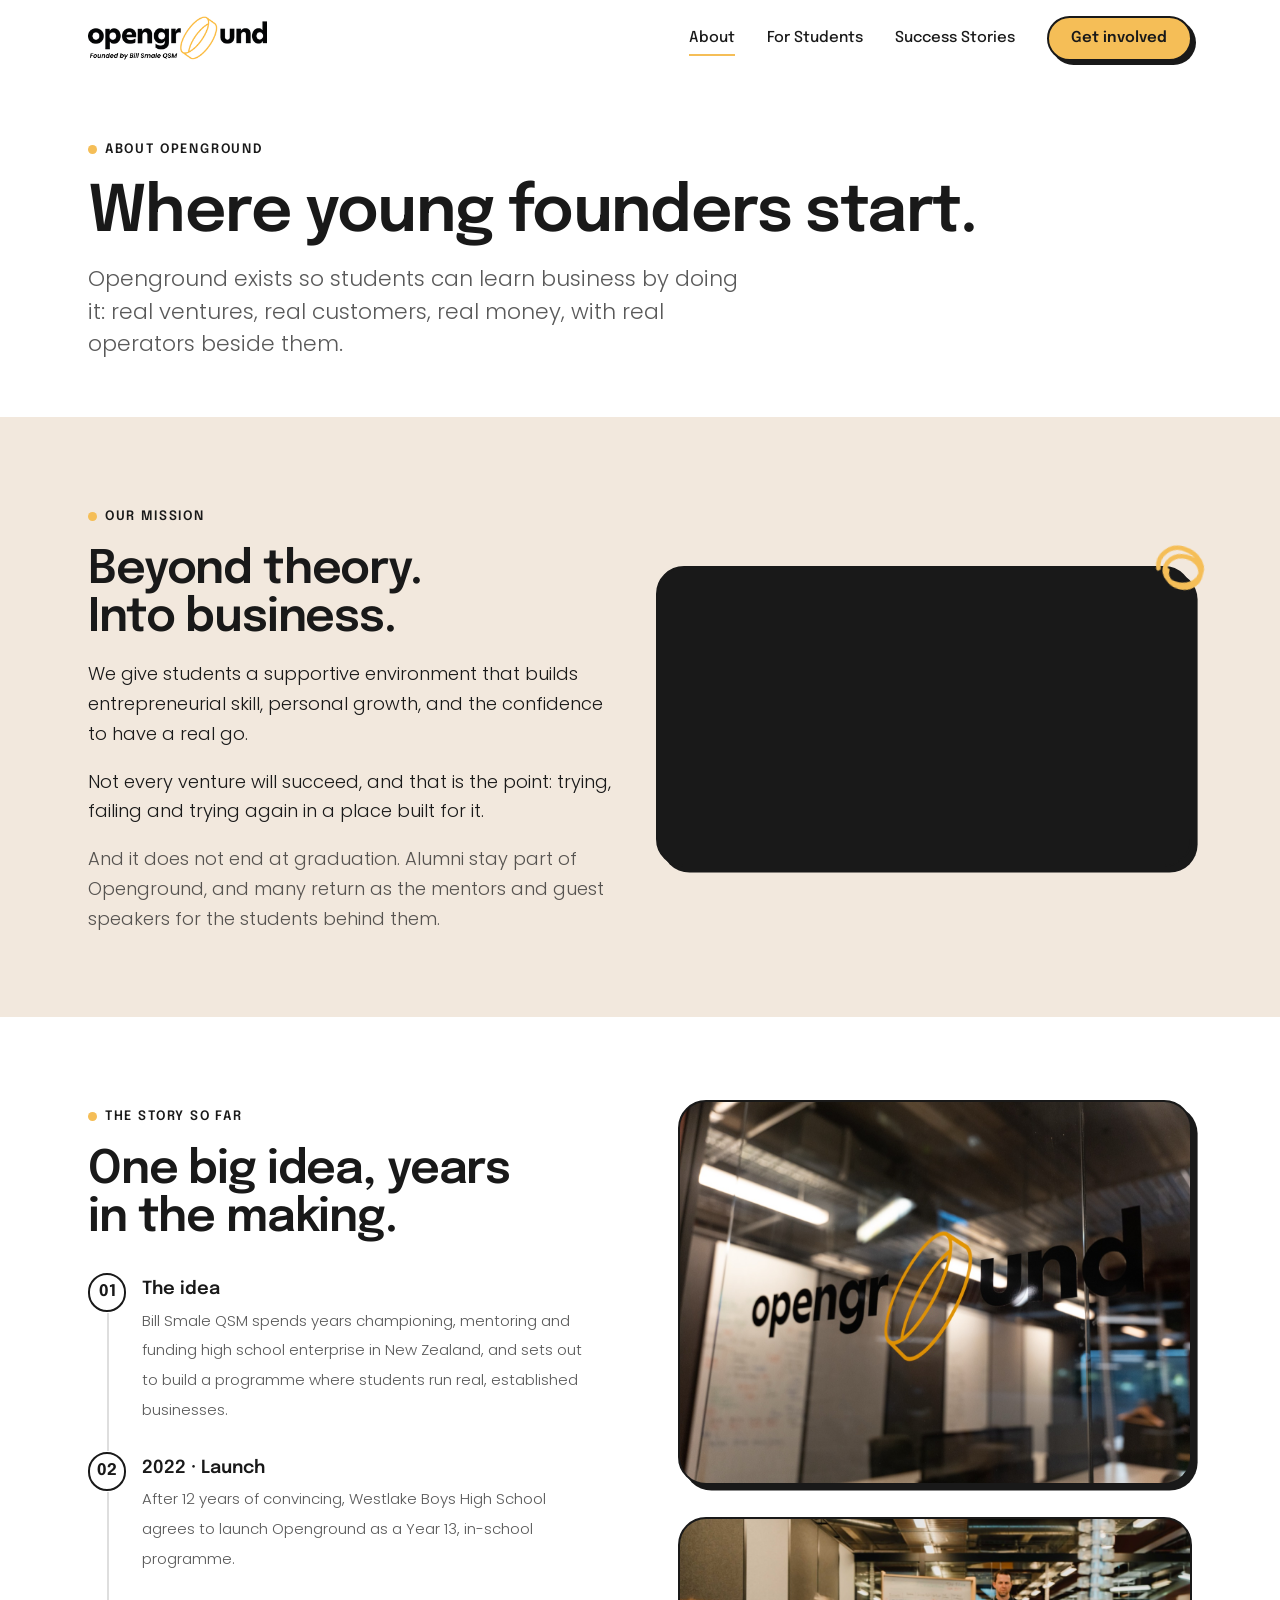
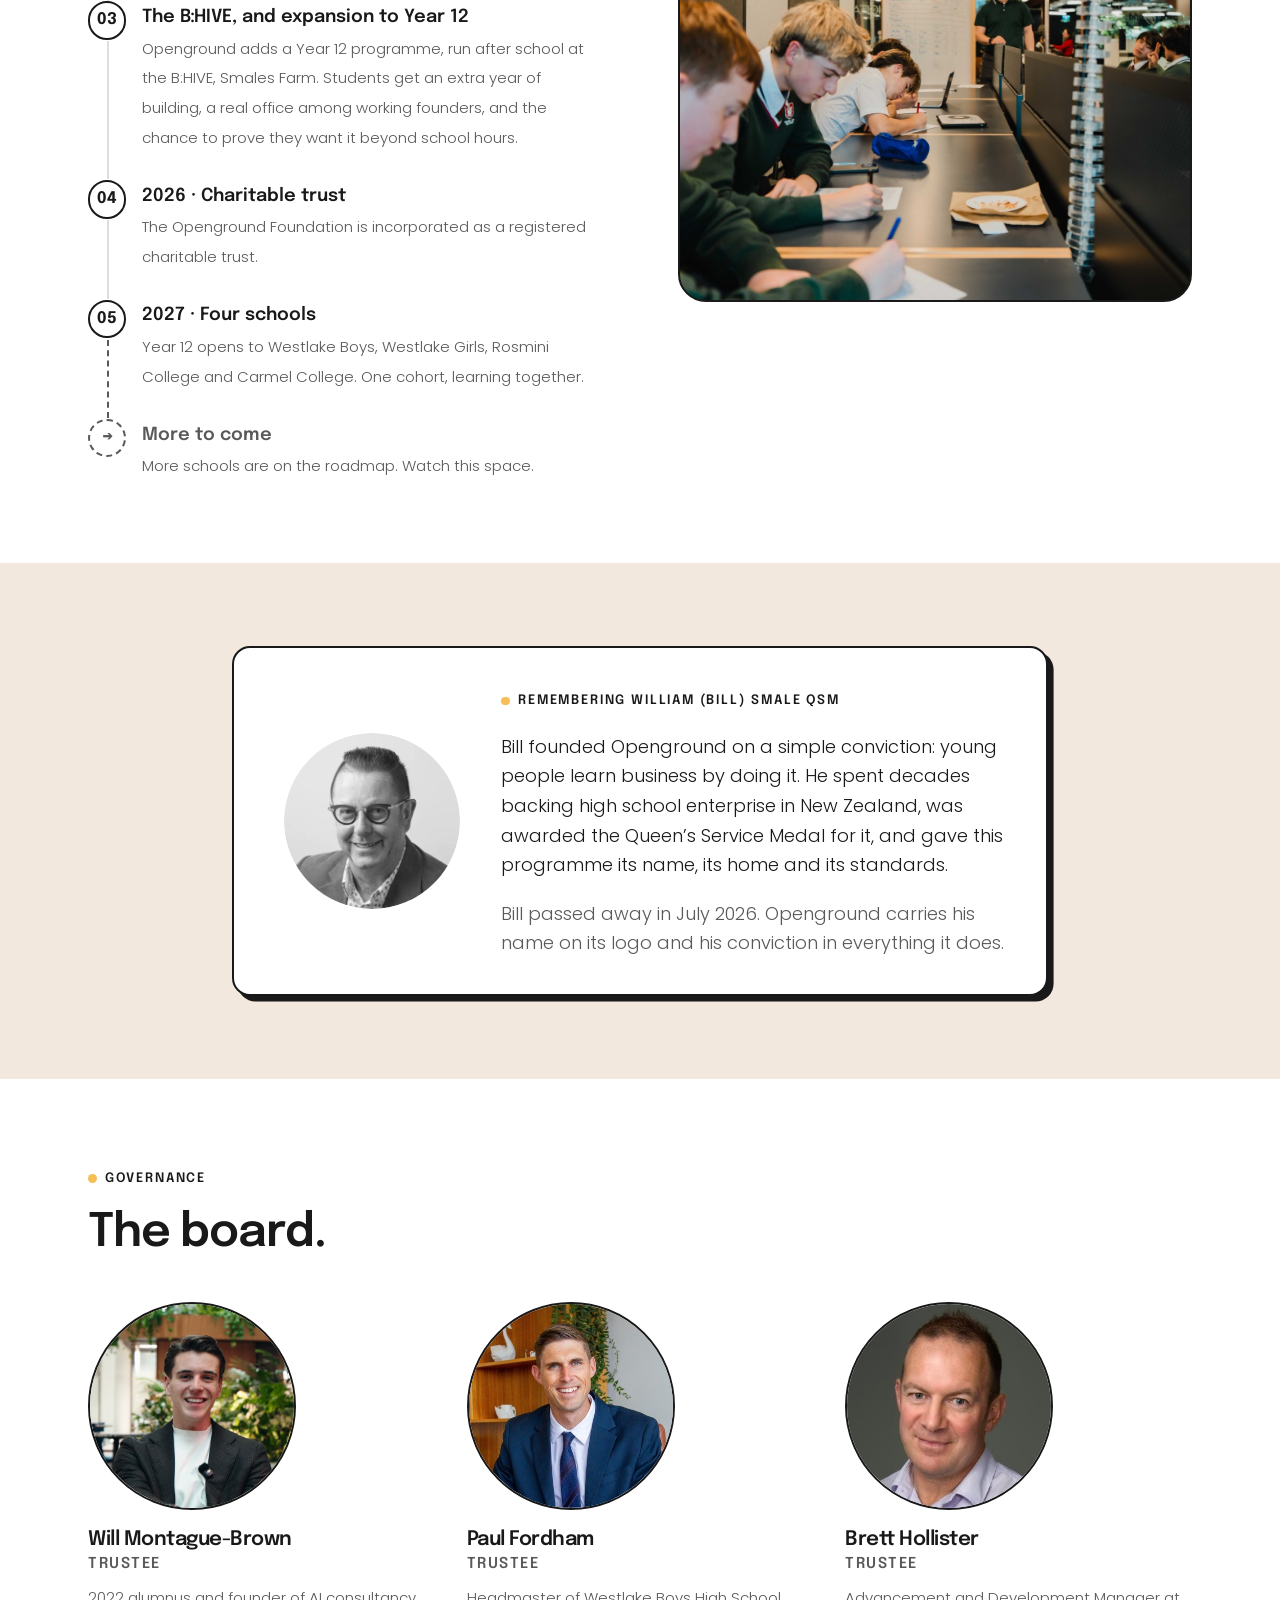
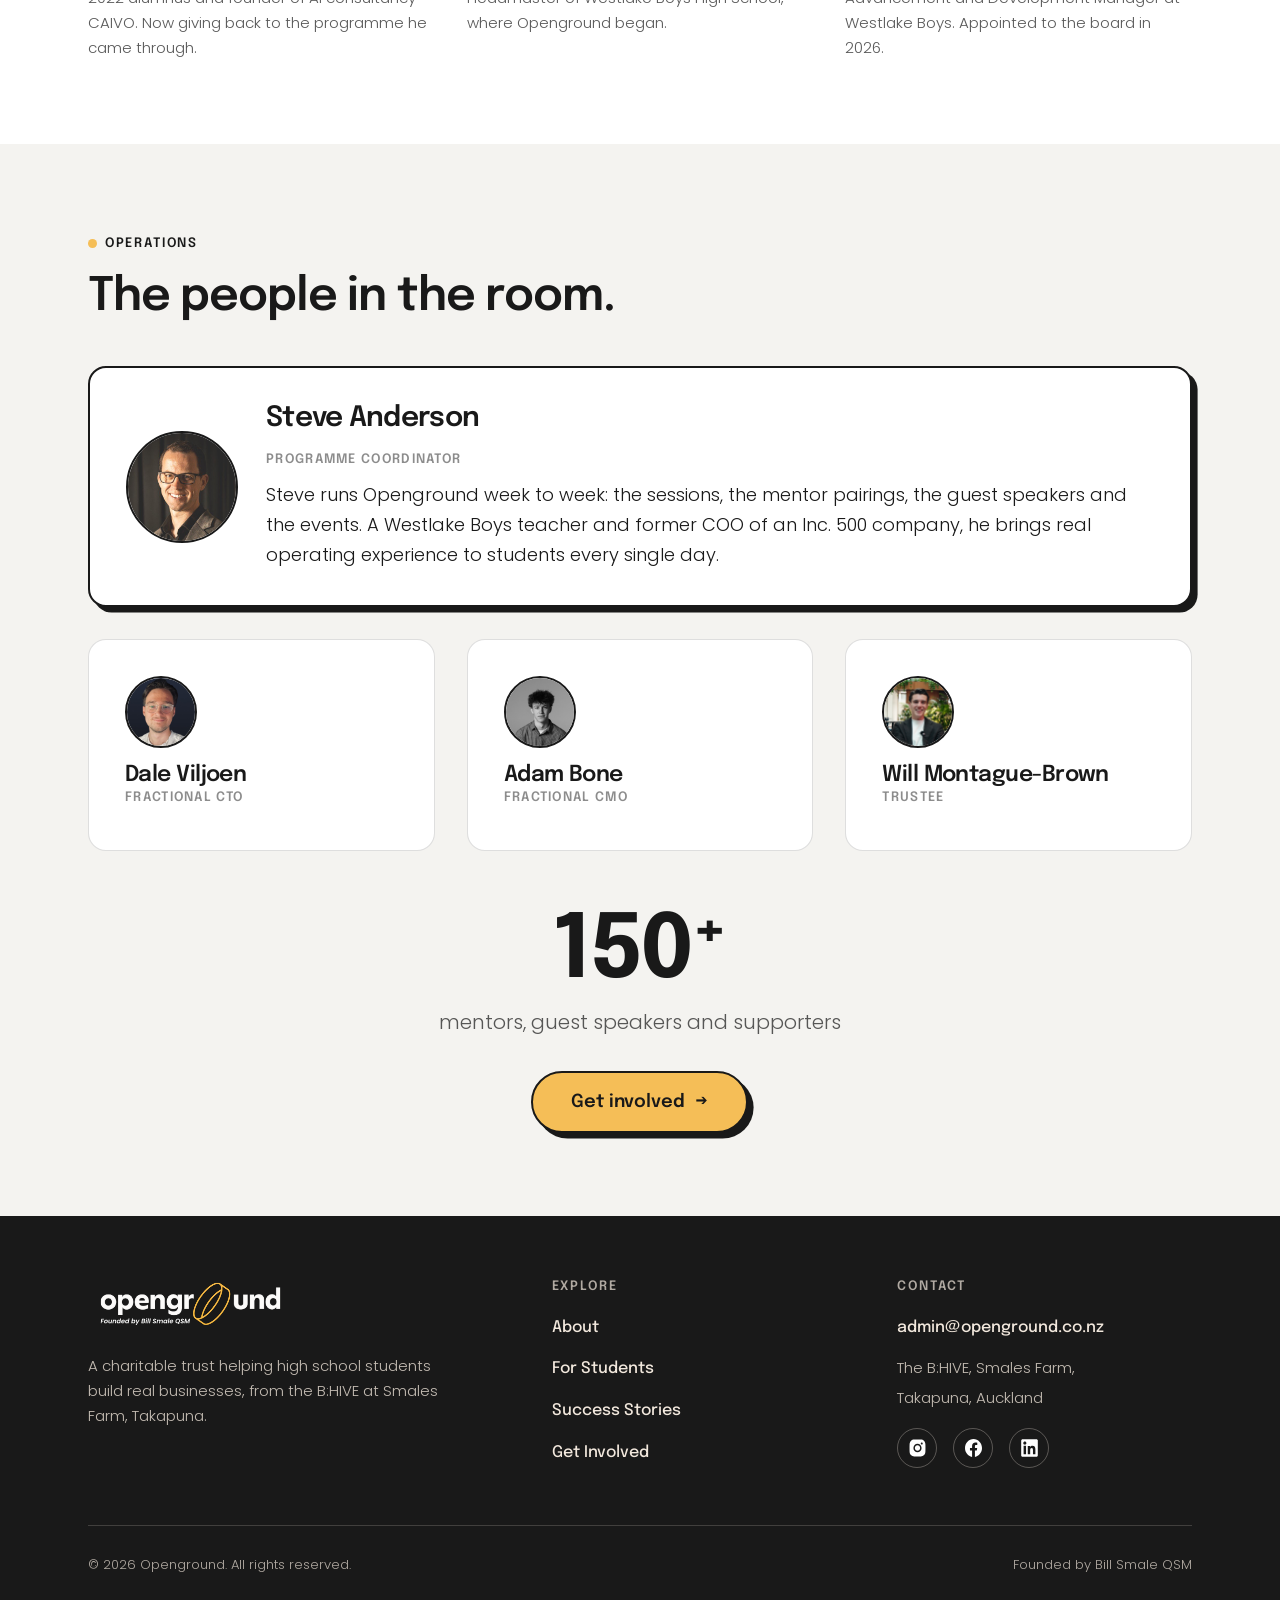
==== about.html @ 78cb821c "Pre go-live edits from the 27 Aug catch up - Remove the "Backed by the best" supporter strip from ho" ====
<!DOCTYPE html>
<html lang="en-NZ">
<head>
<meta charset="utf-8"/>
<title>About | Openground</title>
<meta name="description" content="Openground is a registered charitable trust helping high school students build real businesses. Running since 2022, expanding to four Auckland schools in 2027."/>
<meta name="viewport" content="width=device-width, initial-scale=1"/>
<link rel="preconnect" href="https://fonts.googleapis.com"/>
<link rel="preconnect" href="https://fonts.gstatic.com" crossorigin/>
<link href="https://fonts.googleapis.com/css2?family=Epilogue:wght@400;500;600;700&family=Poppins:wght@300;400;500;600&display=swap" rel="stylesheet"/>
<link rel="stylesheet" href="/assets/og.css?v=20"/>
<link rel="shortcut icon" href="/cdn.prod.website-files.com/633fe9c9687ae48762a9eb0b/633ff962b061cf08992244a4_logo-ico.png"/>
<link rel="apple-touch-icon" href="/cdn.prod.website-files.com/633fe9c9687ae48762a9eb0b/633ff9659d986732d4b8c411_logo-webclip.png"/>
</head>
<body>

<header class="nav">
  <div class="container nav__inner">
    <a href="/" class="nav__logo" aria-label="Openground home">
      <img src="/cdn.prod.website-files.com/633fe9c9687ae48762a9eb0b/694b02d061c22bbe378125b0_Openground%20Founded%20By%20Bill%20Smale%20QSM%20Black.png" alt="Openground, founded by Bill Smale QSM" width="200" height="60"/>
    </a>
    <nav class="nav__links" id="nav-links" aria-label="Main">
      <a class="nav__link" href="/about" aria-current="page">About</a>
      <a class="nav__link" href="/for-students">For Students</a>
      <a class="nav__link" href="/success-stories">Success Stories</a>
      <a class="btn btn--primary nav__cta" href="/get-involved">Get involved</a>
    </nav>
    <button class="nav__burger" aria-expanded="false" aria-controls="nav-links" aria-label="Menu">
      <span></span><span></span><span></span>
    </button>
  </div>
</header>

<main>

  <!-- Hero -->
  <section class="section section--tight">
    <div class="container">
      <p class="eyebrow">About Openground</p>
      <h1 class="display">Where young founders start.</h1>
      <p class="lead measure-lg">Openground exists so students can learn business by doing it: real ventures, real customers, real money, with real operators beside them.</p>
    </div>
  </section>

  <!-- Mission + story video -->
  <section class="section bg-pavlova">
    <div class="container">
      <div class="grid-2 grid--middle stagger">
        <div class="rv">
          <p class="eyebrow">Our mission</p>
          <h2 class="h2">Beyond theory. Into business.</h2>
          <p>We give students a supportive environment that builds entrepreneurial skill, personal growth, and the confidence to have a real go.</p>
          <p>Not every venture will succeed, and that is the point: trying, failing and trying again in a place built for it.</p>
          <p class="muted">And it does not end at graduation. Alumni stay part of Openground, and many return as the mentors and guest speakers for the students behind them.</p>
        </div>
        <div class="rv has-stickers">
          <div class="frame frame--pop frame--video">
            <iframe src="https://www.youtube-nocookie.com/embed/LYyaykr0qZU?rel=0" title="The Openground Story" loading="lazy" allow="accelerometer; autoplay; clipboard-write; encrypted-media; gyroscope; picture-in-picture" allowfullscreen></iframe>
          </div>
          <img class="sticker sticker--tr" src="/assets/marks/scribble.svg" alt="" width="76" height="76"/>
        </div>
      </div>
    </div>
  </section>

  <!-- History -->
  <section class="section">
    <div class="container">
      <div class="grid-2 grid-2--wide stagger">
        <div class="rv">
          <p class="eyebrow">The story so far</p>
          <h2 class="h2">One big idea, years in the making.</h2>
          <ol class="steps mt-2">
            <li><strong>The idea</strong><span>Bill Smale QSM spends years championing, mentoring and funding high school enterprise in New Zealand, and sets out to build a programme where students run real, established businesses.</span></li>
            <li><strong>2022 &middot; Launch</strong><span>After 12 years of convincing, Westlake Boys High School agrees to launch Openground as a Year 13, in-school programme.</span></li>
            <li><strong>The B:HIVE, and expansion to Year 12</strong><span>Openground adds a Year 12 programme, run after school at the B:HIVE, Smales Farm. Students get an extra year of building, a real office among working founders, and the chance to prove they want it beyond school hours.</span></li>
            <li><strong>2026 &middot; Charitable trust</strong><span>The Openground Foundation is incorporated as a registered charitable trust.</span></li>
            <li><strong>2027 &middot; Four schools</strong><span>Year 12 opens to Westlake Boys, Westlake Girls, Rosmini College and Carmel College. One cohort, learning together.</span></li>
            <li class="step--ghost"><strong>More to come</strong><span>More schools are on the roadmap. Watch this space.</span></li>
          </ol>
        </div>
        <div class="rv">
          <div class="frame frame--pop frame--43">
            <img src="/images/logo-glass.jpg" alt="The Openground logo on the glass of the programme space inside the B:HIVE" loading="lazy"/>
          </div>
          <div class="frame frame--43 mt-2">
            <img src="/images/session-working.jpg" alt="Students working through a session while the term's numbers go up on the whiteboard" loading="lazy"/>
          </div>
        </div>
      </div>
    </div>
  </section>

  <!-- Bill tribute: WORDING REQUIRES WILL'S EXPLICIT SIGN-OFF BEFORE MERGE -->
  <section class="section bg-pavlova">
    <div class="container container--narrow">
      <div class="card card--pop rv">
        <div class="tribute">
          <img class="tribute__portrait" src="/cdn.prod.website-files.com/633fe9c9687ae48762a9eb0b/6360d69a51f45d1a27d2e052_img-avatar-bill-1.png" alt="William (Bill) Smale QSM"/>
          <div>
            <p class="eyebrow">Remembering William (Bill) Smale QSM</p>
            <p>Bill founded Openground on a simple conviction: young people learn business by doing it. He spent decades backing high school enterprise in New Zealand, was awarded the Queen&rsquo;s Service Medal for it, and gave this programme its name, its home and its standards.</p>
            <p class="muted">Bill passed away in July 2026. Openground carries his name on its logo and his conviction in everything it does.</p>
          </div>
        </div>
      </div>
    </div>
  </section>

  <!-- Board -->
  <section class="section">
    <div class="container">
      <div class="section-head rv">
        <p class="eyebrow">Governance</p>
        <h2 class="h2">The board.</h2>
      </div>
      <div class="grid-3 stagger">
        <div class="person rv">
          <div class="person__photo"><img src="/images/will-montague-brown.jpg" alt="Will Montague-Brown"/></div>
          <h3>Will Montague-Brown</h3>
          <p class="person__role">Trustee</p>
          <p>2022 alumnus and founder of AI consultancy CAIVO. Now giving back to the programme he came through.</p>
        </div>
        <div class="person rv">
          <div class="person__photo"><img src="/images/paul-fordham.jpg" alt="Paul Fordham"/></div>
          <h3>Paul Fordham</h3>
          <p class="person__role">Trustee</p>
          <p>Headmaster of Westlake Boys High School, where Openground began.</p>
        </div>
        <div class="person rv">
          <div class="person__photo"><img src="/images/brett-hollister.jpg" alt="Brett Hollister"/></div>
          <h3>Brett Hollister</h3>
          <p class="person__role">Trustee</p>
          <p>Advancement and Development Manager at Westlake Boys. Appointed to the board in 2026.</p>
        </div>
      </div>
    </div>
  </section>

  <!-- Operations -->
  <section class="section bg-stone">
    <div class="container">
      <div class="section-head rv">
        <p class="eyebrow">Operations</p>
        <h2 class="h2">The people in the room.</h2>
      </div>
      <div class="card card--pop rv">
        <div class="lead-person">
          <div class="person__photo person__photo--md"><img src="/images/steve-anderson.jpg" alt="Steve Anderson"/></div>
          <div class="lead-person__body">
            <h3 class="h3">Steve Anderson</h3>
            <p class="person__role">Programme Coordinator</p>
            <p class="mb-0">Steve runs Openground week to week: the sessions, the mentor pairings, the guest speakers and the events. A Westlake Boys teacher and former COO of an Inc. 500 company, he brings real operating experience to students every single day.</p>
          </div>
        </div>
      </div>
      <div class="grid-3 stagger mt-2">
        <div class="card card--flat team-card rv">
          <div class="person__photo person__photo--sm"><img src="/images/dale-viljoen.jpg" alt="Dale Viljoen"/></div>
          <h3 class="team-card__name">Dale Viljoen</h3>
          <p class="person__role">Fractional CTO</p>
        </div>
        <div class="card card--flat team-card rv">
          <div class="person__photo person__photo--sm"><img src="/images/adam-bone.jpg" alt="Adam Bone"/></div>
          <h3 class="team-card__name">Adam Bone</h3>
          <p class="person__role">Fractional CMO</p>
        </div>
        <div class="card card--flat team-card rv">
          <div class="person__photo person__photo--sm"><img src="/images/will-montague-brown.jpg" alt="Will Montague-Brown"/></div>
          <h3 class="team-card__name">Will Montague-Brown</h3>
          <p class="person__role">Trustee</p>
        </div>
      </div>

      <div class="text-center mt-3 rv">
        <div class="stat stat--solo">
          <div class="stat__num">150<sup>+</sup></div>
          <div class="stat__label">mentors, guest speakers and supporters</div>
        </div>
        <p class="mt-2 mb-0"><a class="btn btn--primary btn--lg" href="/get-involved">Get involved <span class="arr">&rarr;</span></a></p>
      </div>
    </div>
  </section>

</main>

<footer class="footer bg-vegemite">
  <div class="container">
    <div class="footer__grid">
      <div>
        <a href="/" class="footer__logo" aria-label="Openground home">
          <img src="/cdn.prod.website-files.com/633fe9c9687ae48762a9eb0b/694b0218720fc09c48387603_Openground%20Founded%20By%20Bill%20Smale%20QSM%20White.svg" alt="Openground, founded by Bill Smale QSM"/>
        </a>
        <p class="footer__blurb">A charitable trust helping high school students build real businesses, from the B:HIVE at Smales Farm, Takapuna.</p>
      </div>
      <div>
        <h3>Explore</h3>
        <ul class="footer__links">
          <li><a href="/about">About</a></li>
          <li><a href="/for-students">For Students</a></li>
          <li><a href="/success-stories">Success Stories</a></li>
          <li><a href="/get-involved">Get Involved</a></li>
        </ul>
      </div>
      <div>
        <h3>Contact</h3>
        <ul class="footer__links">
          <li><a href="mailto:admin@openground.co.nz">admin@openground.co.nz</a></li>
          <li><span class="footer__meta">The B:HIVE, Smales Farm,<br/>Takapuna, Auckland</span></li>
        </ul>
        <div class="footer__socials mt-1">
          <a href="https://www.instagram.com/openground.nz" target="_blank" rel="noopener" aria-label="Openground on Instagram"><img src="/cdn.prod.website-files.com/633fe9c9687ae48762a9eb0b/633ffdd4e1caf88c247df7d9_icon-instagram-white.svg" alt=""/></a>
          <a href="https://www.facebook.com/opengroundfoundation" target="_blank" rel="noopener" aria-label="Openground on Facebook"><img src="/cdn.prod.website-files.com/633fe9c9687ae48762a9eb0b/633ffdd3b9096e613e55f488_icon-facebook-white.svg" alt=""/></a>
          <a href="https://www.linkedin.com/company/openground-nz" target="_blank" rel="noopener" aria-label="Openground on LinkedIn"><img src="/cdn.prod.website-files.com/633fe9c9687ae48762a9eb0b/633ffdd469fd1db310353a09_icon-linkedin-white.svg" alt=""/></a>
        </div>
      </div>
    </div>
    <div class="footer__base">
      <span>&copy; 2026 Openground. All rights reserved.</span>
      <span>Founded by Bill Smale QSM</span>
    </div>
  </div>
</footer>

<script src="/assets/og.js" defer></script>
</body>
</html>
---- assets/og.css ----
/* ==========================================================================
   Openground design system
   Built from the Openground Style Guide v1.0:
   Colours: Hokey Pokey #F5BE57, Vegemite #191919, Lupin Purple #A574BD,
            Blue Pinkgill #3D6AF6, Pavlova #F2E8DD
   Type:    Epilogue (headlines), Poppins (body)
   Feel:    playful editorial. Big type, doodle marks, B&W photography,
            flat colour blocks, generous whitespace.
   ========================================================================== */

:root {
  --vegemite: #191919;
  --hokey: #F5BE57;
  --pavlova: #F2E8DD;
  --lupin: #A574BD;
  --pinkgill: #3D6AF6;
  --paper: #FFFFFF;
  --stone: #F4F3F0;
  --ink-soft: rgba(25, 25, 25, 0.72);
  --ink-faint: rgba(25, 25, 25, 0.5);
  --line: rgba(25, 25, 25, 0.14);

  --font-head: "Epilogue", sans-serif;
  --font-body: "Poppins", sans-serif;

  --radius-sm: 0.625rem;
  --radius: 1.125rem;
  --radius-lg: 1.75rem;

  --container: 74rem;
  --gutter: clamp(1.25rem, 4vw, 2.5rem);
  --section: clamp(3.25rem, 6.5vw, 5.5rem);

  --shadow-pop: 0.35rem 0.35rem 0 rgba(25, 25, 25, 1);
  --shadow-soft: 0 1.5rem 3rem -1.5rem rgba(25, 25, 25, 0.35);

  --ease-out: cubic-bezier(0.16, 1, 0.3, 1);
}

/* ---- Reset ---- */
*, *::before, *::after { box-sizing: border-box; }
html { scroll-behavior: smooth; overflow-x: clip; }
body {
  margin: 0;
  font-family: var(--font-body);
  font-weight: 300;
  font-size: 1.125rem;
  line-height: 1.65;
  color: var(--vegemite);
  background: var(--paper);
  -webkit-font-smoothing: antialiased;
  -moz-osx-font-smoothing: grayscale;
  text-rendering: optimizeLegibility;
  overflow-x: clip;
}
img, video, iframe { max-width: 100%; }
img { height: auto; display: block; }
a { color: inherit; }
button { font: inherit; cursor: pointer; }
h1, h2, h3, h4 {
  font-family: var(--font-head);
  font-weight: 600;
  line-height: 1.04;
  letter-spacing: -0.025em;
  margin: 0 0 1rem;
  text-wrap: balance;
}
p { margin: 0 0 1.15rem; }
p:last-child { margin-bottom: 0; }
:focus-visible {
  outline: 0.1875rem solid var(--pinkgill);
  outline-offset: 0.1875rem;
  border-radius: 0.25rem;
}

::selection { background: var(--hokey); color: var(--vegemite); }

/* ---- Type scale ----
   Steps rise by about 1.25x so hierarchy reads at a glance:
   12 / 15 / 18 body / 22 / 28+ headings. */
.display-xl { font-size: clamp(2.6rem, 5.5vw, 4.6rem); }
.display    { font-size: clamp(2.25rem, 5vw, 4rem); }
.h2         { font-size: clamp(1.9rem, 3.6vw, 2.9rem); }
.h3         { font-size: clamp(1.35rem, 2.2vw, 1.75rem); }
.h4         { font-size: 1.375rem; }
.lead       { font-size: clamp(1.1875rem, 1.7vw, 1.4375rem); line-height: 1.5; color: var(--ink-soft); }
.small      { font-size: 0.9375rem; }
.tiny       { font-size: 0.75rem; }

.eyebrow {
  display: inline-flex;
  align-items: center;
  gap: 0.5rem;
  font-family: var(--font-head);
  font-size: 0.8125rem;
  font-weight: 600;
  letter-spacing: 0.14em;
  text-transform: uppercase;
  color: var(--vegemite);
  margin-bottom: 1.25rem;
}
.eyebrow::before {
  content: "";
  width: 0.55rem; height: 0.55rem;
  border-radius: 50%;
  background: var(--hokey);
  flex: none;
}
.eyebrow.on-dark { color: var(--pavlova); }
.eyebrow--centred { justify-content: center; }

.muted { color: var(--ink-soft); }

/* ---- Layout ---- */
.container {
  width: 100%;
  max-width: var(--container);
  margin-inline: auto;
  padding-inline: var(--gutter);
}
.container--narrow { max-width: 56rem; }
.section { padding-block: var(--section); }
.section--tight { padding-block: clamp(2.25rem, 4.5vw, 3.5rem); }
.bg-pavlova { background: var(--pavlova); }
.bg-stone { background: var(--stone); }
.bg-vegemite { background: var(--vegemite); color: var(--pavlova); }
.bg-hokey { background: var(--hokey); }

.section-head { max-width: 46rem; margin-bottom: clamp(1.75rem, 3.5vw, 2.75rem); }
.section-head .lead { max-width: 40rem; }

/* ---- Buttons ---- */
.btn {
  display: inline-flex;
  align-items: center;
  justify-content: center;
  gap: 0.6rem;
  font-family: var(--font-head);
  font-weight: 600;
  font-size: 0.9375rem;
  line-height: 1;
  padding: 1.05rem 1.9rem;
  border-radius: 999px;
  border: 2px solid var(--vegemite);
  text-decoration: none;
  transition: transform 0.25s var(--ease-out), box-shadow 0.25s var(--ease-out), background 0.2s, color 0.2s;
  will-change: transform;
}
.btn--primary {
  background: var(--hokey);
  color: var(--vegemite);
  box-shadow: var(--shadow-pop);
}
.btn--primary:hover {
  transform: translate(-0.15rem, -0.15rem);
  box-shadow: 0.5rem 0.5rem 0 rgba(25, 25, 25, 1);
}
.btn--primary:active { transform: translate(0.1rem, 0.1rem); box-shadow: 0.15rem 0.15rem 0 rgba(25,25,25,1); }
.btn--ghost {
  background: transparent;
  color: var(--vegemite);
}
.btn--ghost:hover { background: var(--vegemite); color: var(--pavlova); }
.btn--light {
  background: var(--pavlova);
  color: var(--vegemite);
  border-color: var(--pavlova);
}
.btn--light:hover { background: var(--paper); border-color: var(--paper); }
.btn--lg { font-size: 1.125rem; padding: 1.25rem 2.4rem; }
.btn .arr { transition: transform 0.25s var(--ease-out); }
.btn:hover .arr { transform: translateX(0.25rem); }

.link-plain {
  font-family: var(--font-head);
  font-weight: 600;
  text-decoration: none;
  border-bottom: 2px solid var(--hokey);
  padding-bottom: 0.1em;
  transition: background 0.2s;
}
.link-plain:hover { background: var(--hokey); }

/* ---- Nav ---- */
.nav {
  position: sticky;
  top: 0;
  z-index: 100;
  background: rgba(255, 255, 255, 0.88);
  backdrop-filter: blur(12px);
  -webkit-backdrop-filter: blur(12px);
  border-bottom: 1px solid transparent;
  transition: border-color 0.3s;
}
.nav.is-scrolled { border-bottom-color: var(--line); }
.nav__inner {
  display: flex;
  align-items: center;
  justify-content: space-between;
  gap: 1.5rem;
  min-height: 4.75rem;
}
.nav__logo img { width: clamp(9.5rem, 14vw, 12.5rem); height: auto; }
.nav__links {
  display: flex;
  align-items: center;
  gap: clamp(1.25rem, 2.5vw, 2.25rem);
}
.nav__link {
  font-family: var(--font-head);
  font-size: 0.9375rem;
  font-weight: 500;
  text-decoration: none;
  position: relative;
  padding: 0.35rem 0;
}
.nav__link::after {
  content: "";
  position: absolute;
  left: 0; right: 100%;
  bottom: 0;
  height: 2px;
  background: var(--hokey);
  transition: right 0.25s var(--ease-out);
}
.nav__link:hover::after, .nav__link[aria-current="page"]::after { right: 0; }
.nav__cta {
  font-size: 0.9375rem;
  padding: 0.8rem 1.4rem;
  box-shadow: 0.25rem 0.25rem 0 rgba(25,25,25,1);
}
.nav__burger {
  display: none;
  background: none;
  border: 0;
  padding: 0.5rem;
  margin-right: -0.5rem;
}
.nav__burger span {
  display: block;
  width: 1.6rem; height: 2px;
  background: var(--vegemite);
  margin: 0.4rem 0;
  transition: transform 0.3s var(--ease-out), opacity 0.2s;
}
.nav__burger[aria-expanded="true"] span:nth-child(1) { transform: translateY(0.5rem) rotate(45deg); }
.nav__burger[aria-expanded="true"] span:nth-child(2) { opacity: 0; }
.nav__burger[aria-expanded="true"] span:nth-child(3) { transform: translateY(-0.5rem) rotate(-45deg); }

@media (max-width: 56em) {
  .nav__links {
    position: fixed;
    inset: 4.75rem 0 auto 0;
    height: calc(100dvh - 4.75rem);
    flex-direction: column;
    justify-content: flex-start;
    padding: 3rem var(--gutter);
    gap: 2rem;
    background: var(--pavlova);
    transform: translateX(100%);
    visibility: hidden;
    transition: transform 0.35s var(--ease-out), visibility 0s 0.35s;
  }
  .nav__links.is-open { transform: translateX(0); visibility: visible; transition-delay: 0s; }
  .nav__link { font-size: 1.5rem; font-weight: 600; }
  .nav__cta { font-size: 1.125rem; padding: 1.1rem 2.2rem; }
  .nav__burger { display: block; }
  body.nav-locked { overflow: hidden; }
}

/* ---- Hero ---- */
.hero { position: relative; }
.hero__grid {
  display: grid;
  grid-template-columns: minmax(0, 7fr) minmax(0, 5fr);
  gap: clamp(2rem, 5vw, 4.5rem);
  align-items: center;
  padding-block: clamp(2.75rem, 5.5vw, 4.75rem);
}
.hero__copy .lead { max-width: 34rem; }
.hero__media { position: relative; }
.hero__ctas {
  display: flex;
  flex-wrap: wrap;
  align-items: center;
  gap: 1rem;
  margin-top: 2rem;
}
.hero__trust {
  margin-top: 1.75rem;
  font-size: 0.875rem;
  color: var(--ink-faint);
}
@media (max-width: 56em) {
  .hero__grid { grid-template-columns: 1fr; }
}

/* ---- Media frames ---- */
.frame {
  position: relative;
  border-radius: var(--radius-lg);
  overflow: hidden;
  background: var(--vegemite);
  border: 2px solid var(--vegemite);
}
.frame--pop { box-shadow: var(--shadow-pop); }
.frame img { width: 100%; object-fit: cover; }
/* Any frame with a fixed ratio fills itself, so pages never repeat the
   absolute-inset boilerplate on every embed. */
.frame--video, .frame--tall, .frame--43 { }
.frame--video { aspect-ratio: 16 / 9; }
.frame--tall { aspect-ratio: 9 / 16; }
.frame--43 { aspect-ratio: 4 / 3; }
.frame--23 { aspect-ratio: 2 / 3; }
.frame--video > *, .frame--tall > *, .frame--43 > *, .frame--23 > * {
  position: absolute;
  inset: 0;
  width: 100%;
  height: 100%;
  border: 0;
  object-fit: cover;
}
/* Vertical films sit at a readable width and centre in their column. */
.frame--portrait { max-width: 22rem; margin-inline: auto; }
.img-bw img { filter: grayscale(1) contrast(1.05); }

/* Floating sticker shapes around a frame */
.sticker {
  position: absolute;
  pointer-events: none;
  z-index: 2;
}
.sticker--tr { top: -2.2rem; right: -1.6rem; transform: rotate(12deg); }
.sticker--tl { top: -1.6rem; left: -1.2rem; }
.sticker--bl { bottom: -2.6rem; left: -2rem; transform: rotate(-14deg); }
.has-stickers { position: relative; }

/* ---- Ticker marquee ---- */
.ticker {
  overflow: hidden;
  padding-block: 1.1rem;
  border-block: 2px solid var(--vegemite);
}
.ticker__track {
  display: flex;
  gap: 3rem;
  width: max-content;
  animation: ticker 32s linear infinite;
}
.ticker__item {
  display: inline-flex;
  align-items: center;
  gap: 3rem;
  font-family: var(--font-head);
  font-weight: 600;
  font-size: clamp(1rem, 1.6vw, 1.25rem);
  letter-spacing: 0.06em;
  text-transform: uppercase;
  white-space: nowrap;
}
.ticker__item img { width: 1.1em; height: 1.1em; }
@keyframes ticker {
  to { transform: translateX(-50%); }
}
@media (prefers-reduced-motion: reduce) {
  .ticker__track { animation: none; flex-wrap: wrap; width: auto; }
}

/* ---- Stat band ---- */
.stats {
  display: grid;
  grid-template-columns: repeat(4, 1fr);
  gap: clamp(1.5rem, 3vw, 3rem);
}
.stat { border-top: 2px solid var(--vegemite); padding-top: 1.25rem; }
.bg-vegemite .stat { border-top-color: var(--pavlova); }
.stat__num {
  font-family: var(--font-head);
  font-weight: 700;
  font-size: clamp(2.2rem, 4.5vw, 3.6rem);
  letter-spacing: -0.03em;
  line-height: 1;
}
.stat__num sup { font-size: 0.7em; top: -0.35em; }
.stat__label { margin-top: 0.5rem; color: var(--ink-soft); font-size: 0.9375rem; }
.bg-vegemite .stat__label { color: rgba(242, 232, 221, 0.7); }
.stats--3 { grid-template-columns: repeat(3, 1fr); }
@media (max-width: 56em) {
  .stats { grid-template-columns: repeat(2, 1fr); }
  .stats--3 { grid-template-columns: 1fr; }
}

/* ---- Cards ---- */
.card {
  background: var(--paper);
  border: 2px solid var(--vegemite);
  border-radius: var(--radius);
  padding: 1.75rem;
  padding: clamp(1.5rem, 3vw, 2.25rem);
}
.card--pop { box-shadow: var(--shadow-pop); }
.card--flat { border-color: var(--line); border-width: 1px; }
.card--roomy { padding: 2.5rem; padding: clamp(2rem, 5vw, 3.5rem); }

.grid-2 { display: grid; grid-template-columns: repeat(2, 1fr); gap: clamp(1.25rem, 2.5vw, 2rem); }
.grid-3 { display: grid; grid-template-columns: repeat(3, 1fr); gap: clamp(1.25rem, 2.5vw, 2rem); }
.grid-4 { display: grid; grid-template-columns: repeat(4, 1fr); gap: clamp(1rem, 2vw, 1.75rem); }
.grid-2--tight { gap: 1rem; }
.grid-2--wide { gap: clamp(2.5rem, 6vw, 5rem); }
.grid--middle { align-items: center; }
.grid--top { align-items: start; }
@media (max-width: 56em) {
  .grid-3, .grid-4 { grid-template-columns: repeat(2, 1fr); }
  .grid-2 { grid-template-columns: 1fr; }
}
@media (max-width: 36em) {
  .grid-3, .grid-4 { grid-template-columns: 1fr; }
}

/* Three portrait frames side by side: the showcase-night filmstrip. */
.trio {
  display: grid;
  grid-template-columns: repeat(3, 1fr);
  gap: clamp(0.6rem, 1.5vw, 1rem);
  align-items: start;
}
.trio > :nth-child(2) { margin-top: clamp(0.9rem, 2vw, 1.5rem); }
@media (max-width: 36em) {
  .trio { gap: 0.5rem; }
  .trio > :nth-child(2) { margin-top: 0.75rem; }
}

/* Solo stat: one big centred figure. */
.stat--solo { border-top: 0; padding-top: 0; display: inline-block; }
.stat--solo .stat__num { font-size: clamp(3.2rem, 8vw, 5.5rem); }
.stat--solo .stat__label { font-size: clamp(1.05rem, 1.6vw, 1.25rem); }

/* Two frames side by side, second dropped for an editorial stagger. */
.duo {
  display: grid;
  grid-template-columns: 1fr 1fr;
  gap: clamp(1rem, 2.5vw, 1.75rem);
  align-items: start;
}
.duo > :last-child { margin-top: clamp(1.5rem, 4vw, 2.75rem); }
@media (max-width: 36em) {
  .duo { grid-template-columns: 1fr; }
  .duo > :last-child { margin-top: 0; }
}

/* Copy alongside media: text column left, media column right. */
.split {
  display: grid;
  grid-template-columns: minmax(0, 5fr) minmax(0, 7fr);
  gap: clamp(2rem, 5vw, 4.5rem);
  align-items: start;
}
@media (max-width: 56em) {
  .split { grid-template-columns: 1fr; }
}

/* School cards */
.school-card {
  position: relative;
  border: 2px solid var(--vegemite);
  border-radius: var(--radius);
  background: var(--paper);
  padding: 1.75rem 1.5rem 1.5rem;
  transition: transform 0.3s var(--ease-out), box-shadow 0.3s var(--ease-out);
}
.school-card:hover { transform: translateY(-0.3rem); box-shadow: var(--shadow-pop); }
.school-card__badge {
  font-family: var(--font-head);
  font-weight: 700;
  font-size: 0.6875rem;
  letter-spacing: 0.1em;
  text-transform: uppercase;
  display: inline-block;
  padding: 0.22rem 0.6rem;
  border-radius: 999px;
  margin-bottom: 0.9rem;
  background: var(--hokey);
}
.school-card h3 { font-size: 1.2rem; margin: 0; }
.school-card__logo { margin-bottom: 1rem; }
.school-card__logo img {
  width: auto;
  height: 5.5rem;
  max-width: 100%;
  object-fit: contain;
  display: block;
}

/* Sponsor strip: greyscale at rest, colour on hover, like the portraits. */
.sponsor-row {
  display: flex;
  flex-wrap: wrap;
  align-items: center;
  justify-content: center;
  gap: clamp(2.5rem, 7vw, 6rem);
  padding-block: clamp(0.5rem, 1.5vw, 1.25rem);
}
.sponsor-row img {
  height: clamp(4.25rem, 7vw, 6rem);
  width: auto;
  filter: grayscale(1);
  opacity: 0.7;
  transition: filter 0.3s var(--ease-out), opacity 0.3s var(--ease-out);
}
.sponsor-row a:hover img, .sponsor-row img:hover { filter: none; opacity: 1; }

/* ---- Term timeline (For Students + home snapshot) ---- */
.term {
  display: grid;
  grid-template-columns: minmax(0, 5fr) minmax(0, 7fr);
  gap: clamp(1.5rem, 4vw, 3.5rem);
  align-items: center;
  padding-block: clamp(1.75rem, 3.5vw, 3rem);
  border-top: 2px solid var(--vegemite);
}
.term:last-of-type { border-bottom: 2px solid var(--vegemite); }
/* Alternating rows move the photo to the left. It keeps the wider
   column either way, so every term reads at the same scale. */
.term--flip { grid-template-columns: minmax(0, 7fr) minmax(0, 5fr); }
.term--flip .term__media { order: -1; }
.term__num {
  font-family: var(--font-head);
  font-weight: 700;
  font-size: clamp(3rem, 7vw, 5.5rem);
  line-height: 1;
  letter-spacing: 0.04em;
  color: transparent;
  -webkit-text-stroke: 2px var(--vegemite);
}
.term__tag {
  font-family: var(--font-head);
  font-weight: 600;
  font-size: 0.8125rem;
  letter-spacing: 0.14em;
  text-transform: uppercase;
  color: var(--ink-faint);
  display: block;
  margin: 0.75rem 0 0.25rem;
}
.term h3 { font-size: clamp(1.5rem, 2.6vw, 2.1rem); }
@media (max-width: 56em) {
  .term, .term--flip { grid-template-columns: 1fr; }
  .term--flip .term__media { order: 0; }
}

/* ---- Quotes ---- */
.quotes { position: relative; }
.quote-mark {
  width: clamp(3rem, 6vw, 4.5rem);
  margin-bottom: 1.5rem;
}
.quote-slide { display: none; }
.quote-slide.is-active { display: block; animation: fadeUp 0.55s var(--ease-out); }
.quote-slide blockquote {
  margin: 0;
  font-family: var(--font-head);
  font-weight: 500;
  font-size: clamp(1.3rem, 2.6vw, 2rem);
  line-height: 1.35;
  letter-spacing: -0.01em;
  text-wrap: balance;
}
.quote-slide figcaption {
  margin-top: 1.5rem;
  font-family: var(--font-body);
  font-size: 1rem;
  font-weight: 400;
}
.quote-dots { display: flex; gap: 0.7rem; margin-top: 2rem; }
.quote-dot {
  width: 0.75rem; height: 0.75rem;
  border-radius: 50%;
  border: 2px solid var(--vegemite);
  background: transparent;
  padding: 0;
}
.quote-dot.is-active { background: var(--vegemite); }
/* Solo variant: no photo column, one centred block of testimony. */
.quotes--solo { max-width: 46rem; margin-inline: auto; }
.quotes--solo .quote-slide blockquote { font-size: clamp(1.4rem, 2.6vw, 2rem); }
@keyframes fadeUp {
  from { opacity: 0; transform: translateY(0.6rem); }
  to { opacity: 1; transform: none; }
}

/* ---- People ---- */
.person { text-align: left; }
.person__photo {
  width: 100%;
  aspect-ratio: 1;
  border-radius: 50%;
  overflow: hidden;
  border: 2px solid var(--vegemite);
  background: var(--stone);
  max-width: 13rem;
}
.person__photo img { width: 100%; height: 100%; object-fit: cover; }
.person__photo--initials {
  display: flex;
  align-items: center;
  justify-content: center;
  font-family: var(--font-head);
  font-weight: 700;
  font-size: 2.5rem;
  color: var(--ink-faint);
}
.person h3 { font-size: 1.25rem; margin: 1.25rem 0 0.1rem; }
.person__role {
  font-family: var(--font-head);
  font-weight: 600;
  font-size: 0.8125rem;
  letter-spacing: 0.1em;
  text-transform: uppercase;
  color: var(--ink-faint);
  margin-bottom: 0.6rem;
}
.person p { font-size: 0.9375rem; color: var(--ink-soft); }
.person__photo--sm { max-width: 4.5rem; }
.person__photo--md { max-width: 7rem; }

/* Operations: one lead card, then the supporting team. */
.lead-person {
  display: flex;
  gap: 1.75rem;
  align-items: center;
  flex-wrap: wrap;
}
.lead-person__body { flex: 1; min-width: 16rem; }
.team-card__name { font-size: 1.375rem; margin: 1rem 0 0; }
.team-card .person__role { margin: 0 0 0.35rem; }
.team-card p { margin: 0; }

/* Founder tribute: portrait beside the words. */
.tribute {
  display: grid;
  grid-template-columns: minmax(0, 1fr) minmax(0, 2.5fr);
  align-items: center;
  gap: 1.75rem;
}
.tribute__portrait {
  border-radius: 50%;
  max-width: 11rem;
  width: 100%;
  filter: grayscale(1);
  justify-self: center;
}
@media (max-width: 56em) {
  .tribute { grid-template-columns: 1fr; }
}

/* The fee, stated plainly. */
.price {
  font-family: var(--font-head);
  font-weight: 700;
  font-size: clamp(2.75rem, 6vw, 4.5rem);
  letter-spacing: -0.03em;
  line-height: 1;
  margin: 0;
}

/* A single standing quote, outside the rotator. */
.pullquote {
  margin: 0;
  max-width: 52rem;
}
.pullquote blockquote {
  margin: 0;
  font-family: var(--font-head);
  font-weight: 500;
  font-size: clamp(1.3rem, 2.6vw, 2rem);
  line-height: 1.35;
  letter-spacing: -0.01em;
}

/* ---- Story cards (Success Stories) ---- */
.story {
  display: grid;
  grid-template-columns: minmax(0, 5fr) minmax(0, 7fr);
  gap: clamp(2rem, 5vw, 4.5rem);
  align-items: center;
  padding-block: clamp(2.25rem, 4.5vw, 4rem);
  border-top: 2px solid var(--vegemite);
}
.story:nth-child(even) .story__media { order: 2; }
.story__meta {
  display: flex;
  flex-wrap: wrap;
  gap: 0.5rem;
  margin: 1.25rem 0;
}
.chip {
  font-family: var(--font-head);
  font-weight: 600;
  font-size: 0.78rem;
  letter-spacing: 0.06em;
  text-transform: uppercase;
  padding: 0.35rem 0.8rem;
  border-radius: 999px;
  border: 1.5px solid var(--vegemite);
  text-decoration: none;
  transition: background 0.2s;
}
a.chip:hover { background: var(--hokey); }
.chip--fill { background: var(--vegemite); color: var(--pavlova); }
.chip--hokey { background: var(--hokey); border-color: var(--hokey); }
/* The headline outcome. Set as a deck line rather than a bordered callout:
   size and weight carry the emphasis, not a rule down the side. */
.story__result {
  font-family: var(--font-head);
  font-weight: 600;
  font-size: clamp(1.3rem, 2.1vw, 1.7rem);
  line-height: 1.2;
  letter-spacing: -0.02em;
  margin: 0.75rem 0 1rem;
  text-wrap: balance;
}
@media (max-width: 56em) {
  .story { grid-template-columns: 1fr; }
  .story:nth-child(even) .story__media { order: 0; }
}

.story-grid-card { text-decoration: none; display: block; }
.story-grid-card .frame { transition: transform 0.3s var(--ease-out), box-shadow 0.3s var(--ease-out); }
.story-grid-card:hover .frame { transform: translateY(-0.3rem); box-shadow: var(--shadow-pop); }
.story-grid-card h3 { font-size: 1.1rem; margin: 1rem 0 0.15rem; }

/* ---- Forms ---- */
.form-shell {
  background: var(--paper);
  border: 2px solid var(--vegemite);
  border-radius: var(--radius-lg);
  box-shadow: var(--shadow-pop);
  padding: clamp(1.75rem, 4vw, 3rem);
}
.field { margin-bottom: 1.4rem; }
.field label {
  display: block;
  font-family: var(--font-head);
  font-weight: 600;
  font-size: 0.9375rem;
  margin-bottom: 0.45rem;
}
.field .hint { font-size: 0.8125rem; color: var(--ink-faint); margin: -0.2rem 0 0.5rem; }
.input {
  width: 100%;
  font: inherit;
  font-size: 1rem;
  color: var(--vegemite);
  background: var(--stone);
  border: 2px solid transparent;
  border-radius: var(--radius-sm);
  padding: 0.9rem 1.1rem;
  transition: border-color 0.2s, background 0.2s;
  appearance: none;
}
.input:focus {
  outline: none;
  border-color: var(--vegemite);
  background: var(--paper);
}
textarea.input { min-height: 7.5rem; resize: vertical; }
textarea.input--short { min-height: 5.5rem; }
select.input {
  background-image: url("data:image/svg+xml,%3Csvg xmlns='http://www.w3.org/2000/svg' width='14' height='9' fill='none'%3E%3Cpath d='M1 1l6 6 6-6' stroke='%23191919' stroke-width='2'/%3E%3C/svg%3E");
  background-repeat: no-repeat;
  background-position: right 1.1rem center;
  padding-right: 2.8rem;
}
.persona-picker {
  display: grid;
  grid-template-columns: repeat(3, 1fr);
  gap: 0.75rem;
  margin-bottom: 1.4rem;
}
.persona-btn {
  font-family: var(--font-head);
  font-weight: 600;
  font-size: 0.9375rem;
  padding: 1rem 0.75rem;
  border: 2px solid var(--vegemite);
  border-radius: var(--radius-sm);
  background: var(--paper);
  transition: background 0.2s, box-shadow 0.2s, transform 0.2s;
}
.persona-btn:hover { background: var(--pavlova); }
.persona-btn.is-active {
  background: var(--hokey);
  box-shadow: 0.25rem 0.25rem 0 rgba(25,25,25,1);
  transform: translate(-0.1rem, -0.1rem);
}
/* Radio-backed persona labels: the input is real but invisible. */
.persona-picker--2 { grid-template-columns: repeat(2, 1fr); }
.persona-btn { position: relative; display: flex; align-items: center; justify-content: center; cursor: pointer; text-align: center; }
.persona-btn input {
  position: absolute;
  width: 1px; height: 1px;
  opacity: 0;
  pointer-events: none;
}
.persona-btn:has(input:focus-visible) { outline: 2px solid var(--pinkgill); outline-offset: 2px; }
.field__label { display: block; font-weight: 600; font-size: 0.9375rem; margin-bottom: 0.5rem; }
.callout {
  border: 2px solid var(--vegemite);
  border-radius: var(--radius-sm);
  background: var(--hokey-soft, #FDF3DF);
  padding: 1rem 1.25rem;
  margin-bottom: 1.4rem;
}
.checkgroup { border: 0; padding: 0; margin: 0 0 1.4rem; }
.checkgroup legend { padding: 0; }
/* .field label sets display:block, which would flatten these rows. */
.checkgroup .check {
  display: flex;
  align-items: center;
  gap: 0.7rem;
  margin: 0 0 0.7rem;
  font-weight: 400;
}
.checkgroup .check input { margin-top: 0; }
@media (max-width: 36em) {
  .persona-picker { grid-template-columns: 1fr; }
  .persona-picker--2 { grid-template-columns: repeat(2, 1fr); }
}
.check {
  display: flex;
  align-items: flex-start;
  gap: 0.7rem;
  font-size: 0.9375rem;
  margin: 1.5rem 0;
}
.check input {
  width: 1.25rem; height: 1.25rem;
  margin-top: 0.2rem;
  accent-color: var(--vegemite);
  flex: none;
}

/* Steps rail (what happens next) */
.steps { counter-reset: step; list-style: none; margin: 0; padding: 0; }
.steps li {
  counter-increment: step;
  position: relative;
  padding: 0 0 1.9rem 3.4rem;
}
.steps li::before {
  content: counter(step, decimal-leading-zero);
  position: absolute;
  left: 0; top: -0.1rem;
  font-family: var(--font-head);
  font-weight: 700;
  font-size: 1rem;
  width: 2.4rem; height: 2.4rem;
  display: flex;
  align-items: center;
  justify-content: center;
  border: 2px solid var(--vegemite);
  border-radius: 50%;
  background: var(--paper);
}
.steps li::after {
  content: "";
  position: absolute;
  left: 1.2rem; top: 2.4rem; bottom: 0.15rem;
  width: 2px;
  background: var(--line);
}
.steps li:last-child { padding-bottom: 0; }
.steps li:last-child::after { display: none; }
.steps strong { font-family: var(--font-head); font-weight: 600; display: block; }
.steps span { color: var(--ink-soft); font-size: 0.9375rem; }
/* Mini variant: the home page year-at-a-glance. Tighter, term tags in the discs. */
.steps--mini li { padding: 0 0 1.4rem 3rem; }
.steps--mini li::before { width: 2.1rem; height: 2.1rem; font-size: 0.8125rem; }
.steps--mini li::after { left: 1.05rem; top: 2.1rem; }
.steps--terms li::before { content: attr(data-tag); }
/* Ghost step: the dashed "more to come" tail on a timeline. */
.steps .step--ghost::before {
  content: "\2192";
  border-style: dashed;
  border-color: var(--ink-soft);
  color: var(--ink-soft);
  background: transparent;
}
.steps li:has(+ .step--ghost)::after {
  background: none;
  width: 0;
  border-left: 2px dashed var(--ink-soft);
}
.steps .step--ghost strong { color: var(--ink-soft); }

/* ---- Switch (Year 12 / 13) ---- */
.switch {
  display: inline-flex;
  border: 2px solid var(--vegemite);
  border-radius: 999px;
  background: var(--paper);
  padding: 0.3rem;
  gap: 0.25rem;
}
.switch__btn {
  font-family: var(--font-head);
  font-weight: 600;
  font-size: 1rem;
  border: 0;
  background: transparent;
  border-radius: 999px;
  padding: 0.75rem 1.8rem;
  transition: background 0.25s, color 0.25s;
}
.switch__btn[aria-selected="true"] { background: var(--vegemite); color: var(--pavlova); }
.switch-panel[hidden] { display: none; }

/* ---- FAQ ---- */
.faq { border-top: 2px solid var(--vegemite); }
.faq details { border-bottom: 2px solid var(--vegemite); }
.faq summary {
  font-family: var(--font-head);
  font-weight: 600;
  font-size: clamp(1.05rem, 1.8vw, 1.3rem);
  padding: 1.4rem 3rem 1.4rem 0;
  cursor: pointer;
  list-style: none;
  position: relative;
}
.faq summary::-webkit-details-marker { display: none; }
.faq summary::after {
  content: "+";
  position: absolute;
  right: 0.25rem; top: 50%;
  transform: translateY(-50%);
  font-weight: 400;
  font-size: 1.75rem;
  transition: transform 0.25s var(--ease-out);
}
.faq details[open] summary::after { transform: translateY(-50%) rotate(45deg); }
.faq .faq__a { padding: 0 0 1.5rem; max-width: 44rem; color: var(--ink-soft); }

/* ---- CTA band ---- */
.cta-band { position: relative; overflow: clip; }
.cta-band__inner {
  text-align: center;
  position: relative;
  z-index: 1;
}
.cta-band h2 { font-size: clamp(2.2rem, 5vw, 4rem); }
.cta-band .lead { margin-inline: auto; max-width: 34rem; }
.cta-band .btn { margin-top: 2rem; }

/* ---- Footer ---- */
.footer { padding-block: clamp(2.75rem, 5vw, 4.25rem) 2rem; }
.footer__grid {
  display: grid;
  grid-template-columns: minmax(0, 1.4fr) repeat(2, minmax(0, 1fr));
  gap: clamp(2rem, 4vw, 4rem);
  padding-bottom: 3rem;
}
.footer__logo img { width: clamp(11rem, 16vw, 14rem); }
.footer__blurb { color: rgba(242,232,221,0.78); font-size: 0.9375rem; max-width: 22rem; margin-top: 1.25rem; }
.footer h3 {
  font-size: 0.8125rem;
  font-weight: 600;
  letter-spacing: 0.14em;
  text-transform: uppercase;
  color: rgba(242,232,221,0.7);
  margin-bottom: 1.1rem;
}
.footer__links { list-style: none; margin: 0; padding: 0; }
.footer__links li { margin-bottom: 0.7rem; }
.footer__links a {
  color: var(--pavlova);
  text-decoration: none;
  font-family: var(--font-head);
  font-weight: 500;
  font-size: 1rem;
}
.footer__links a:hover { color: var(--hokey); }
.footer__meta { color: rgba(242,232,221,0.78); font-size: 0.9375rem; }
.footer__base {
  display: flex;
  flex-wrap: wrap;
  align-items: center;
  justify-content: space-between;
  gap: 1rem;
  border-top: 1px solid rgba(242,232,221,0.18);
  padding-top: 1.75rem;
  font-size: 0.8125rem;
  color: rgba(242,232,221,0.7);
}
.footer__socials { display: flex; gap: 1rem; }
.footer__socials a {
  display: flex;
  width: 2.5rem; height: 2.5rem;
  align-items: center;
  justify-content: center;
  border: 1.5px solid rgba(242,232,221,0.3);
  border-radius: 50%;
  transition: background 0.2s, border-color 0.2s;
}
.footer__socials a:hover { background: var(--hokey); border-color: var(--hokey); }
.footer__socials img { width: 1.1rem; height: 1.1rem; }
@media (max-width: 56em) {
  .footer__grid { grid-template-columns: 1fr; gap: 2.5rem; }
}

/* ---- Reveal on scroll ---- */
.rv {
  opacity: 0;
  transform: translateY(1.4rem);
  transition: opacity 0.7s var(--ease-out), transform 0.7s var(--ease-out);
  transition-delay: var(--rv-delay, 0s);
}
.rv.is-in { opacity: 1; transform: none; }
/* Children of a stagger row reveal one after another. */
.stagger > *:nth-child(2) { --rv-delay: 0.08s; }
.stagger > *:nth-child(3) { --rv-delay: 0.16s; }
.stagger > *:nth-child(4) { --rv-delay: 0.24s; }
.stagger > *:nth-child(5) { --rv-delay: 0.32s; }
.stagger > *:nth-child(6) { --rv-delay: 0.4s; }
@media (prefers-reduced-motion: reduce) {
  .rv { opacity: 1; transform: none; transition: none; }
  html { scroll-behavior: auto; }
  .btn, .school-card, .story-grid-card .frame { transition: none; }
}

/* ---- Utilities ---- */
.text-center { text-align: center; }
.mt-0 { margin-top: 0; }
.mt-1 { margin-top: 1rem; }
.mt-2 { margin-top: 2rem; }
.mt-3 { margin-top: 3rem; }
.mb-0 { margin-bottom: 0; }
.mb-2 { margin-bottom: 2rem; }
.flush-top { padding-top: 0; }

/* Line-length caps. Prose stays readable instead of running the full width. */
.measure-sm { max-width: 34rem; }
.measure    { max-width: 38rem; }
.measure-lg { max-width: 42rem; }
.measure-xl { max-width: 44rem; }
.centred { margin-inline: auto; }

/* Text sitting on the dark sections. */
.on-dark-soft { color: rgba(242, 232, 221, 0.78); }

.fw-normal { font-weight: 400; }
.fw-medium { font-weight: 500; }
.fw-head { font-family: var(--font-head); font-weight: 600; }

/* Full-width submit on a form that already has its own column. */
.btn--block { width: 100%; }

/* A page whose whole content sits in the middle of the viewport. */
.screen-centred {
  min-height: 100dvh;
  display: flex;
  align-items: center;
}

/* Spam trap. Never shown, never filled by a person. */
.honeypot { display: none; }
.visually-hidden {
  position: absolute !important;
  width: 1px; height: 1px;
  margin: -1px; padding: 0;
  overflow: hidden;
  clip: rect(0 0 0 0);
  white-space: nowrap;
  border: 0;
}
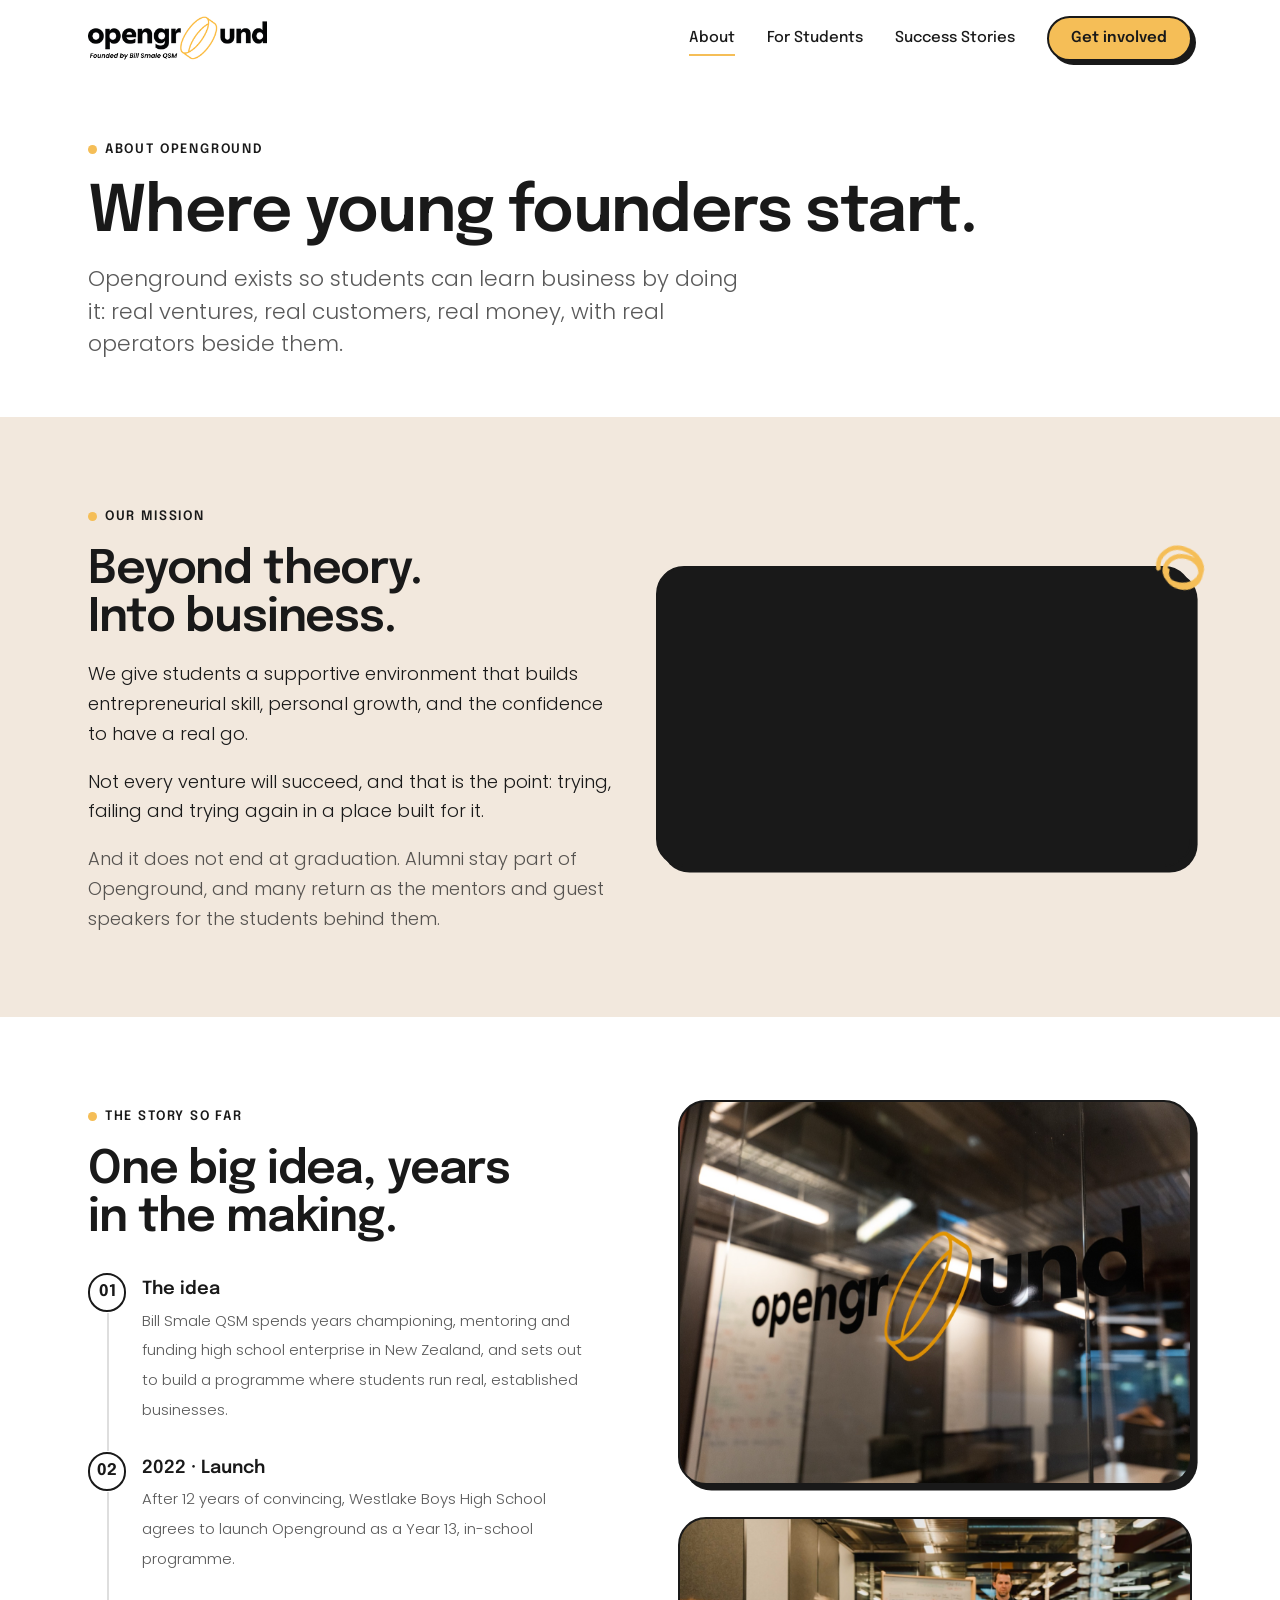
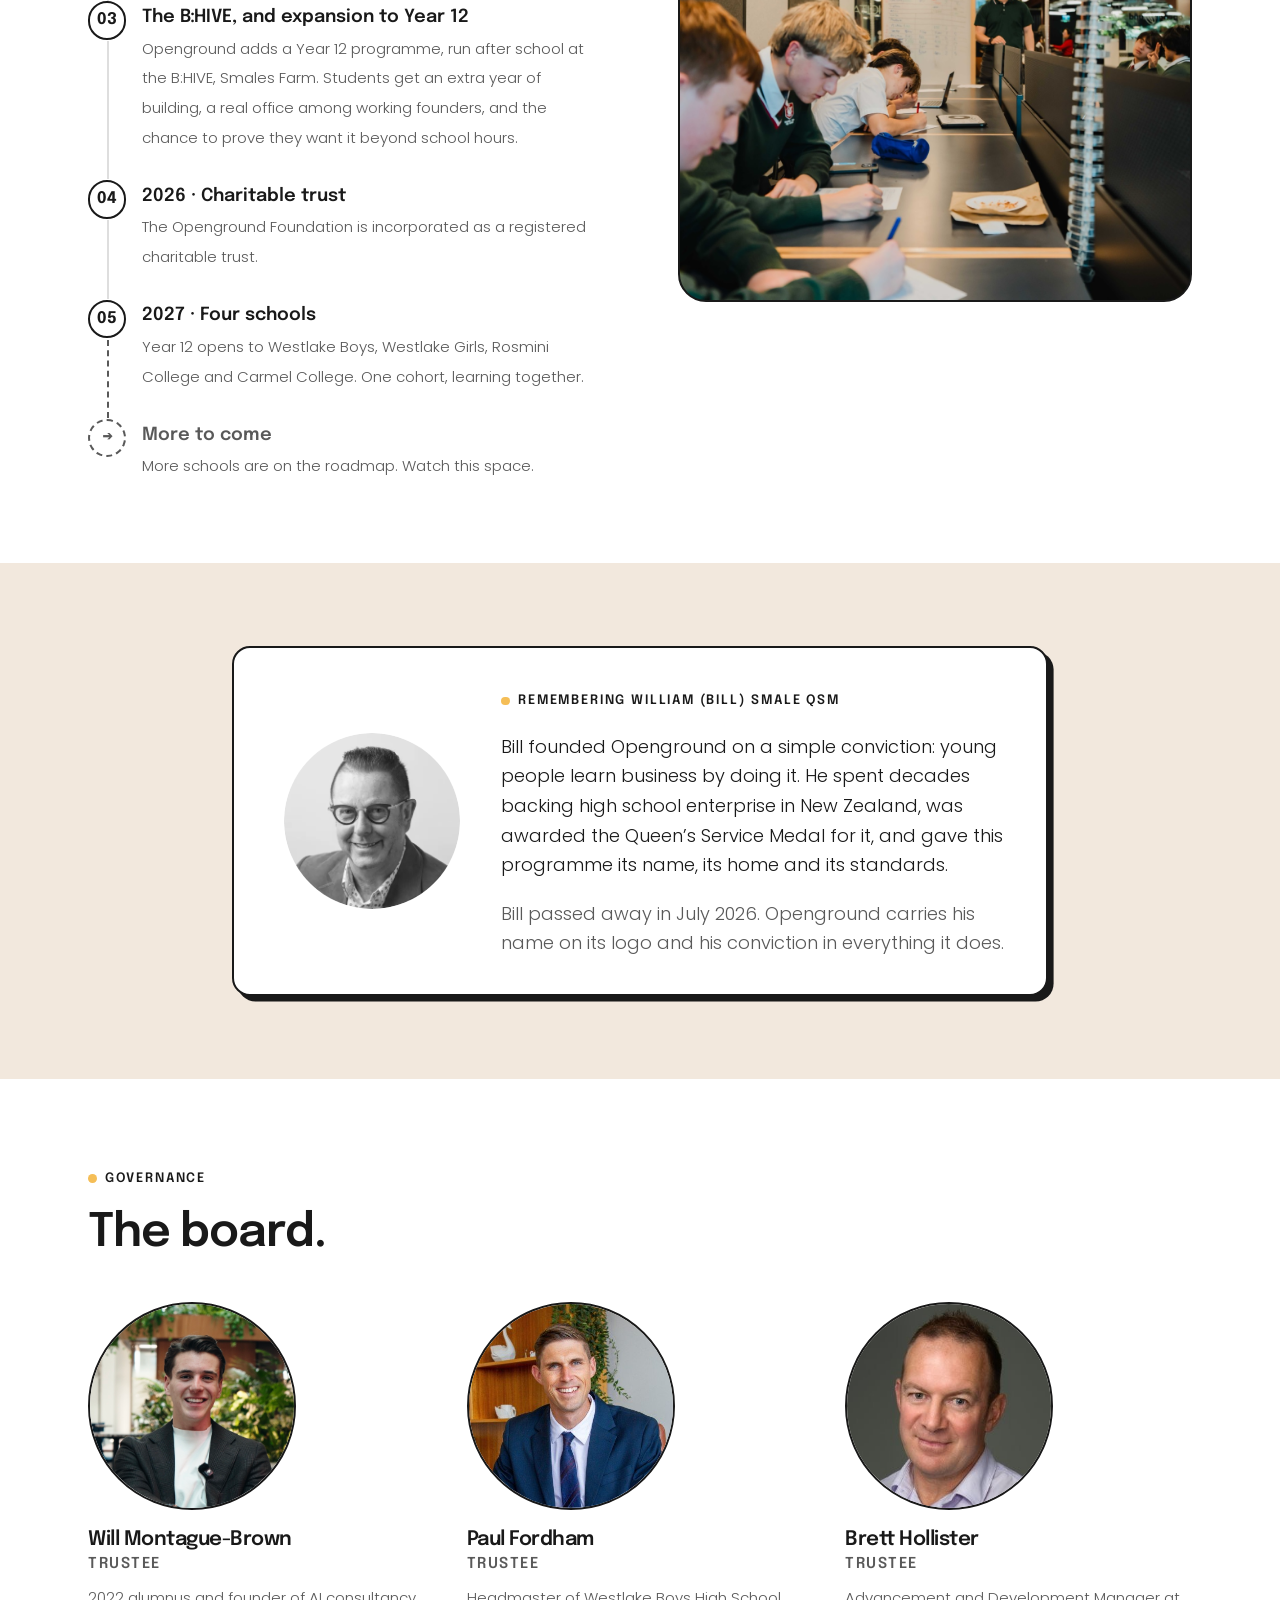
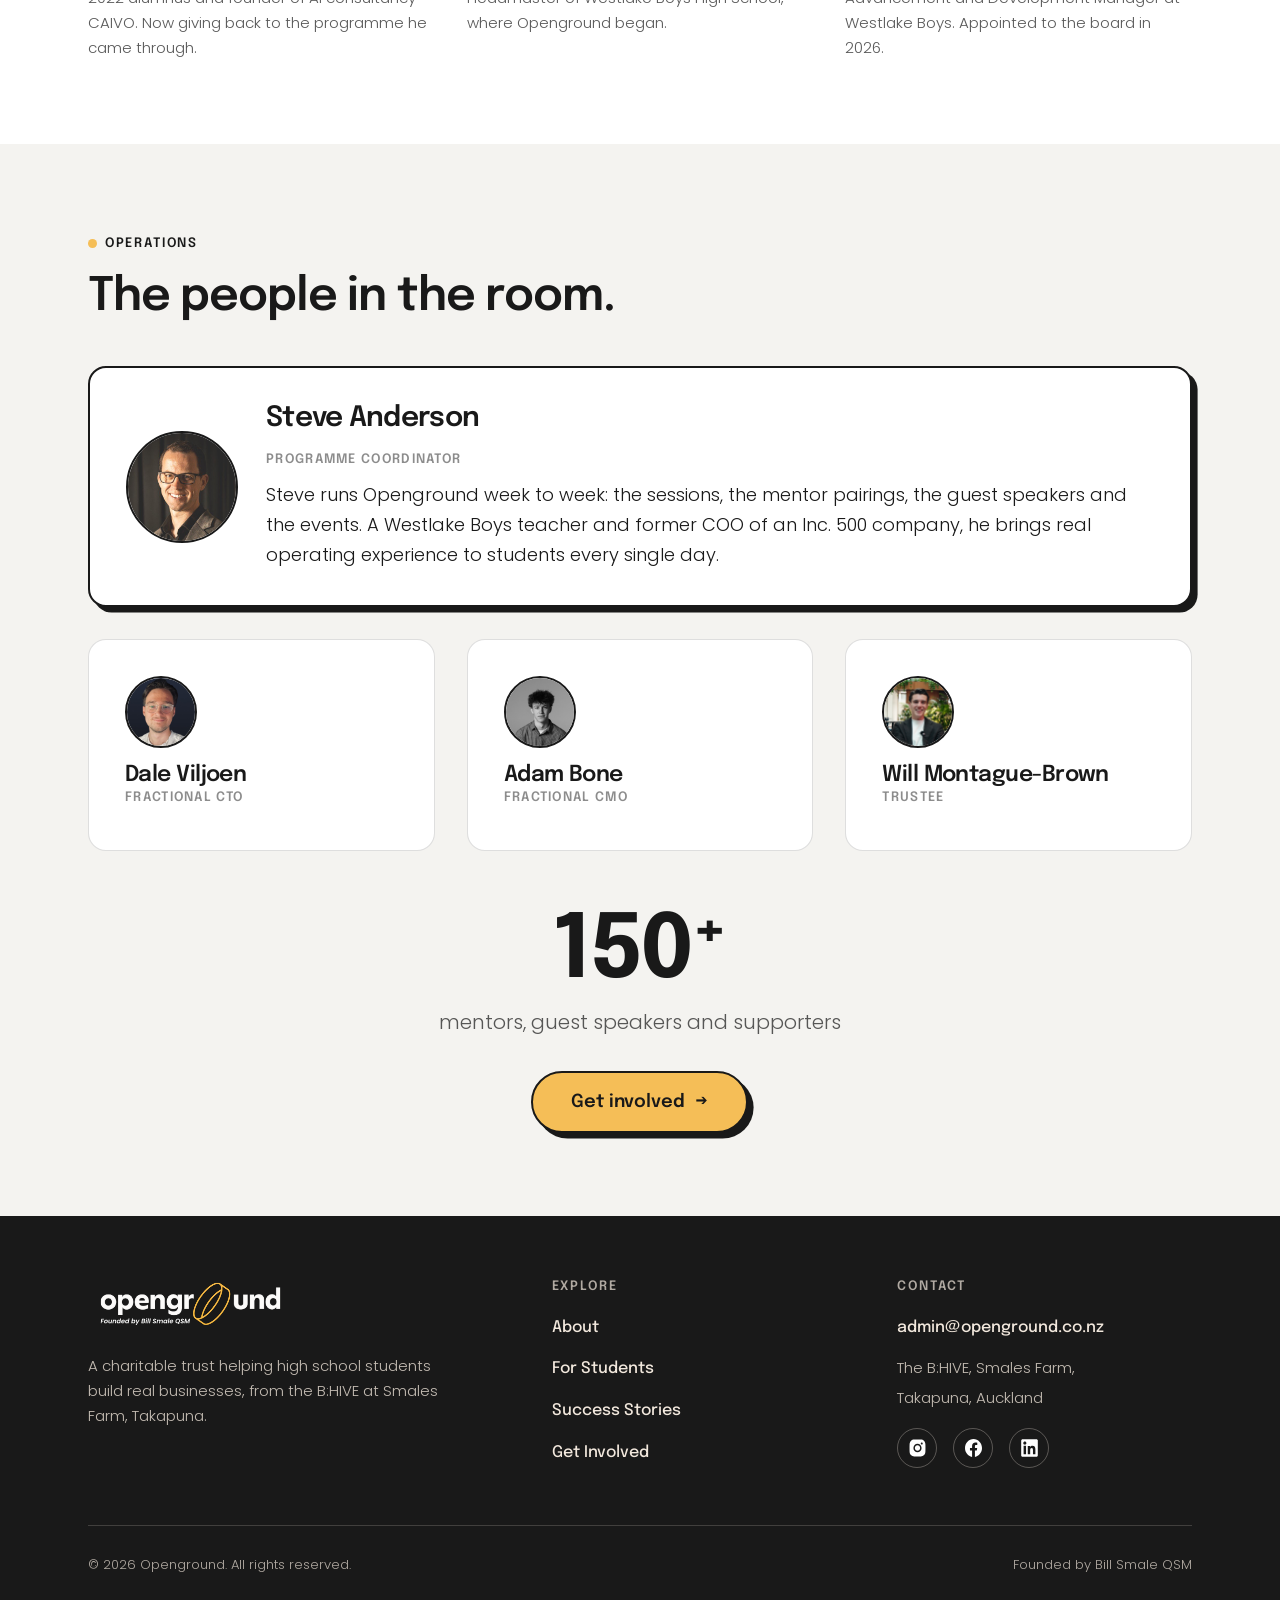
==== commit a2944c2f: "Keep the highlight reel's aspect ratio in fullscreen .frame--tall > * sets object-fit: cover, which " ====
--- a/about.html
+++ b/about.html
@@ -8,7 +8,7 @@
 <link rel="preconnect" href="https://fonts.googleapis.com"/>
 <link rel="preconnect" href="https://fonts.gstatic.com" crossorigin/>
 <link href="https://fonts.googleapis.com/css2?family=Epilogue:wght@400;500;600;700&family=Poppins:wght@300;400;500;600&display=swap" rel="stylesheet"/>
-<link rel="stylesheet" href="/assets/og.css?v=20"/>
+<link rel="stylesheet" href="/assets/og.css?v=21"/>
 <link rel="shortcut icon" href="/cdn.prod.website-files.com/633fe9c9687ae48762a9eb0b/633ff962b061cf08992244a4_logo-ico.png"/>
 <link rel="apple-touch-icon" href="/cdn.prod.website-files.com/633fe9c9687ae48762a9eb0b/633ff9659d986732d4b8c411_logo-webclip.png"/>
 </head>
--- a/assets/og.css
+++ b/assets/og.css
@@ -320,6 +320,15 @@
   border: 0;
   object-fit: cover;
 }
+/* Video keeps its own shape. `cover` above is right for stills, which are cropped
+   to whatever frame they sit in, but a film cropped to fill its frame stays cropped
+   in fullscreen, where the browser hands it the whole landscape screen and the crop
+   reads as a zoom. `contain` looks identical inside a frame of the same ratio and
+   letterboxes correctly everywhere else. */
+.frame > video { object-fit: contain; background: var(--vegemite); }
+.frame > video:fullscreen { object-fit: contain; }
+.frame > video:-webkit-full-screen { object-fit: contain; }
+
 /* Vertical films sit at a readable width and centre in their column. */
 .frame--portrait { max-width: 22rem; margin-inline: auto; }
 .img-bw img { filter: grayscale(1) contrast(1.05); }
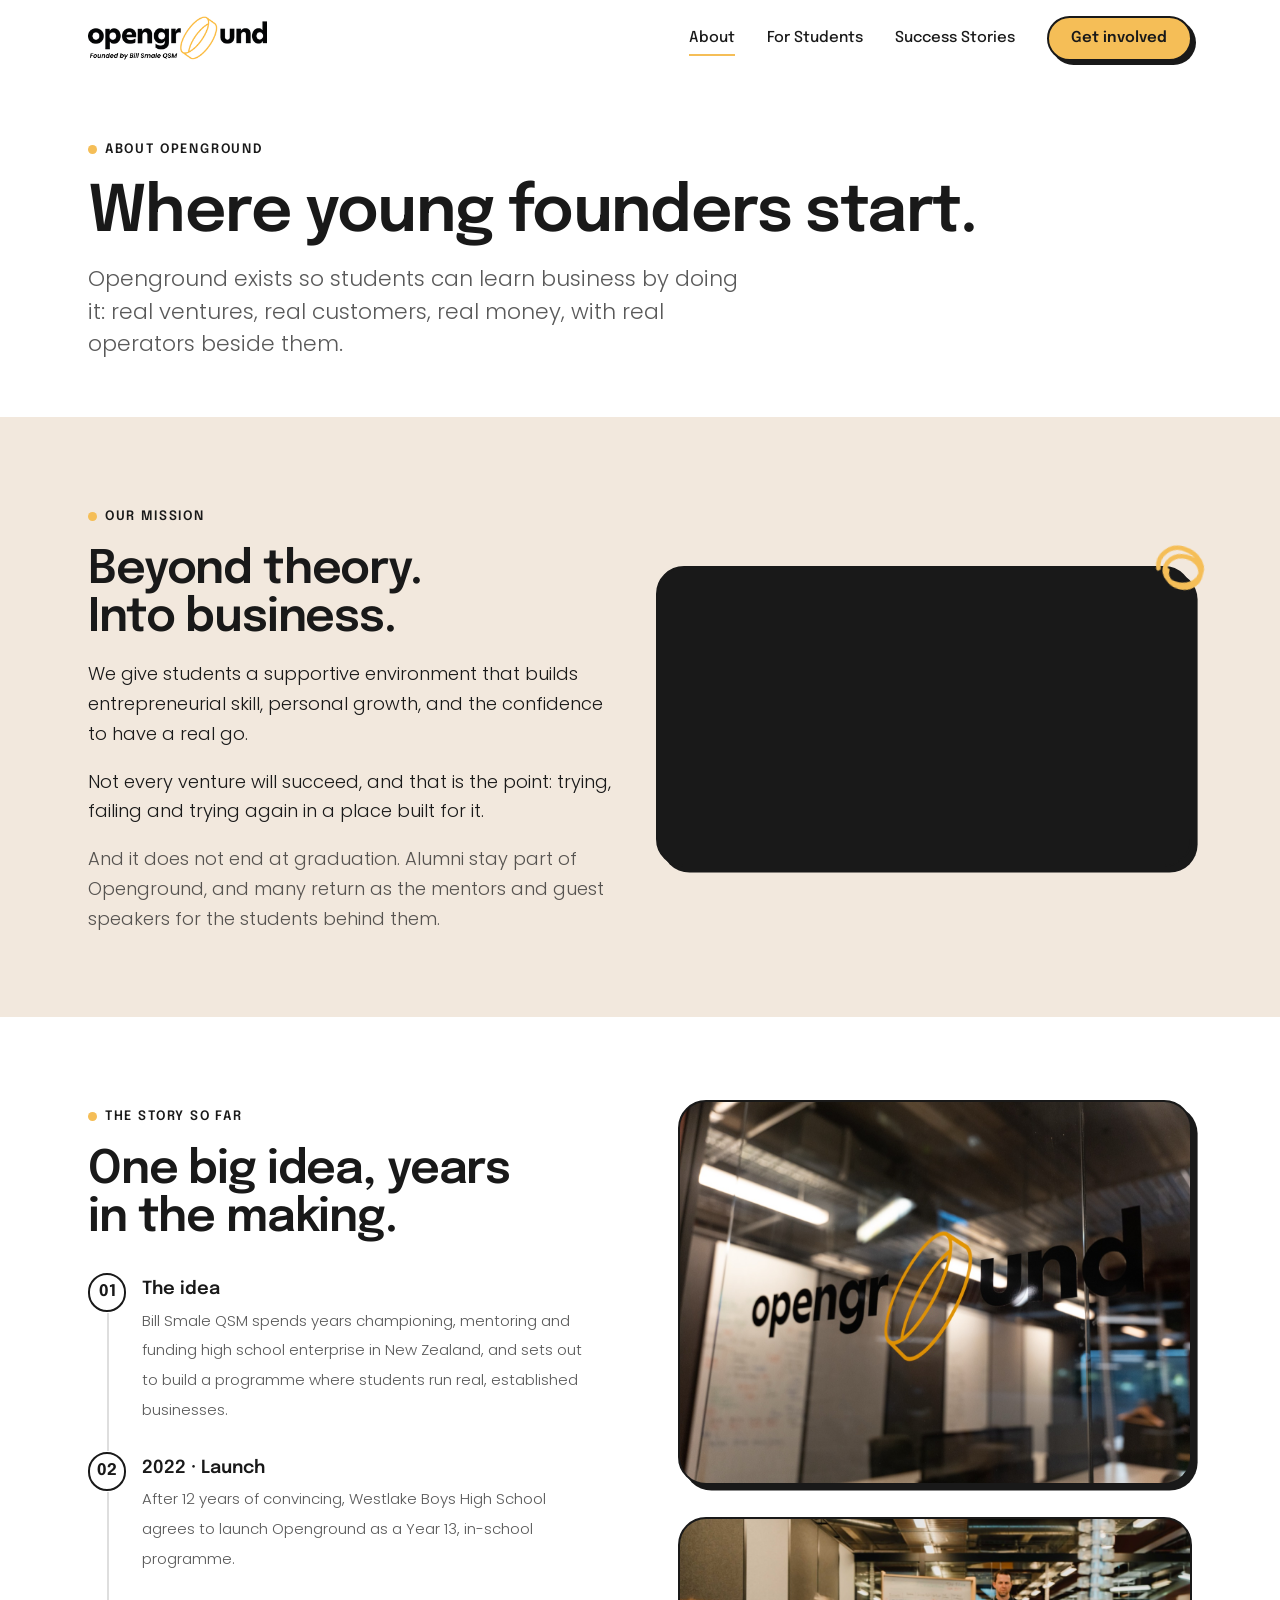
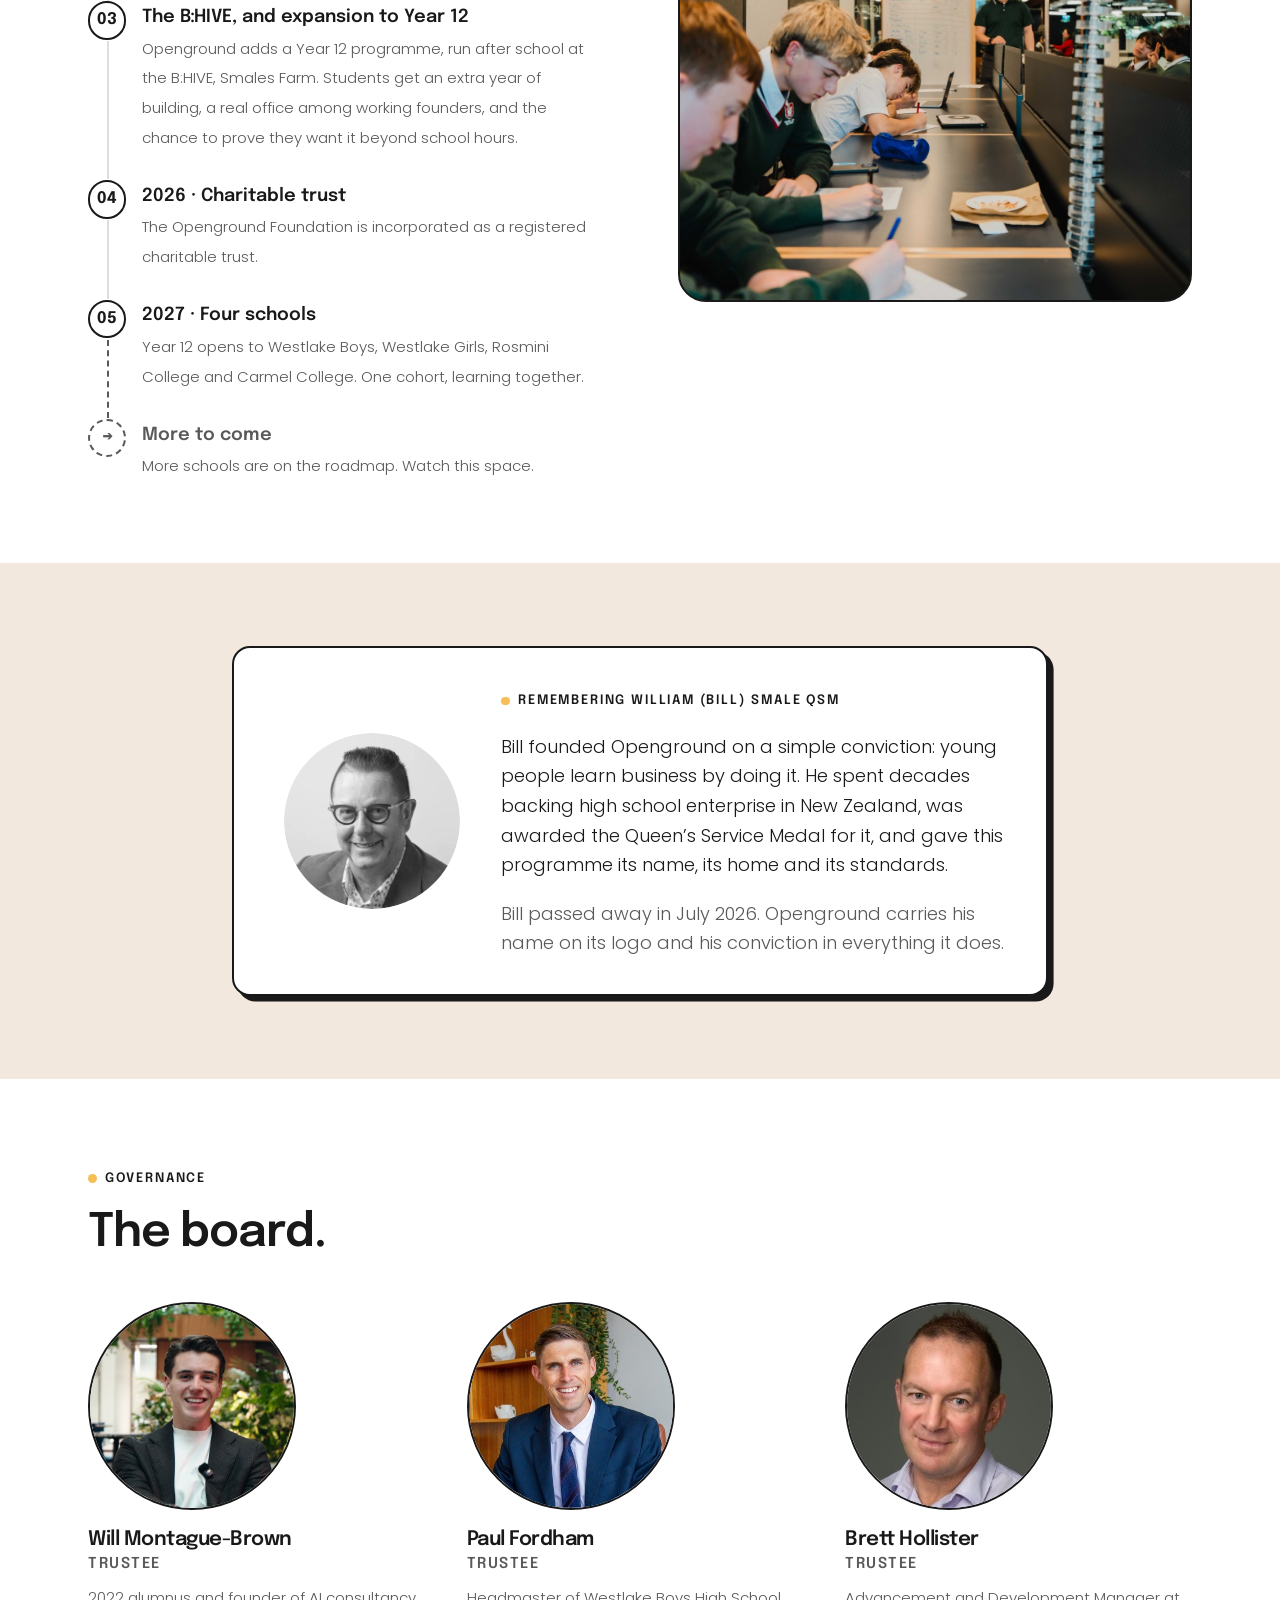
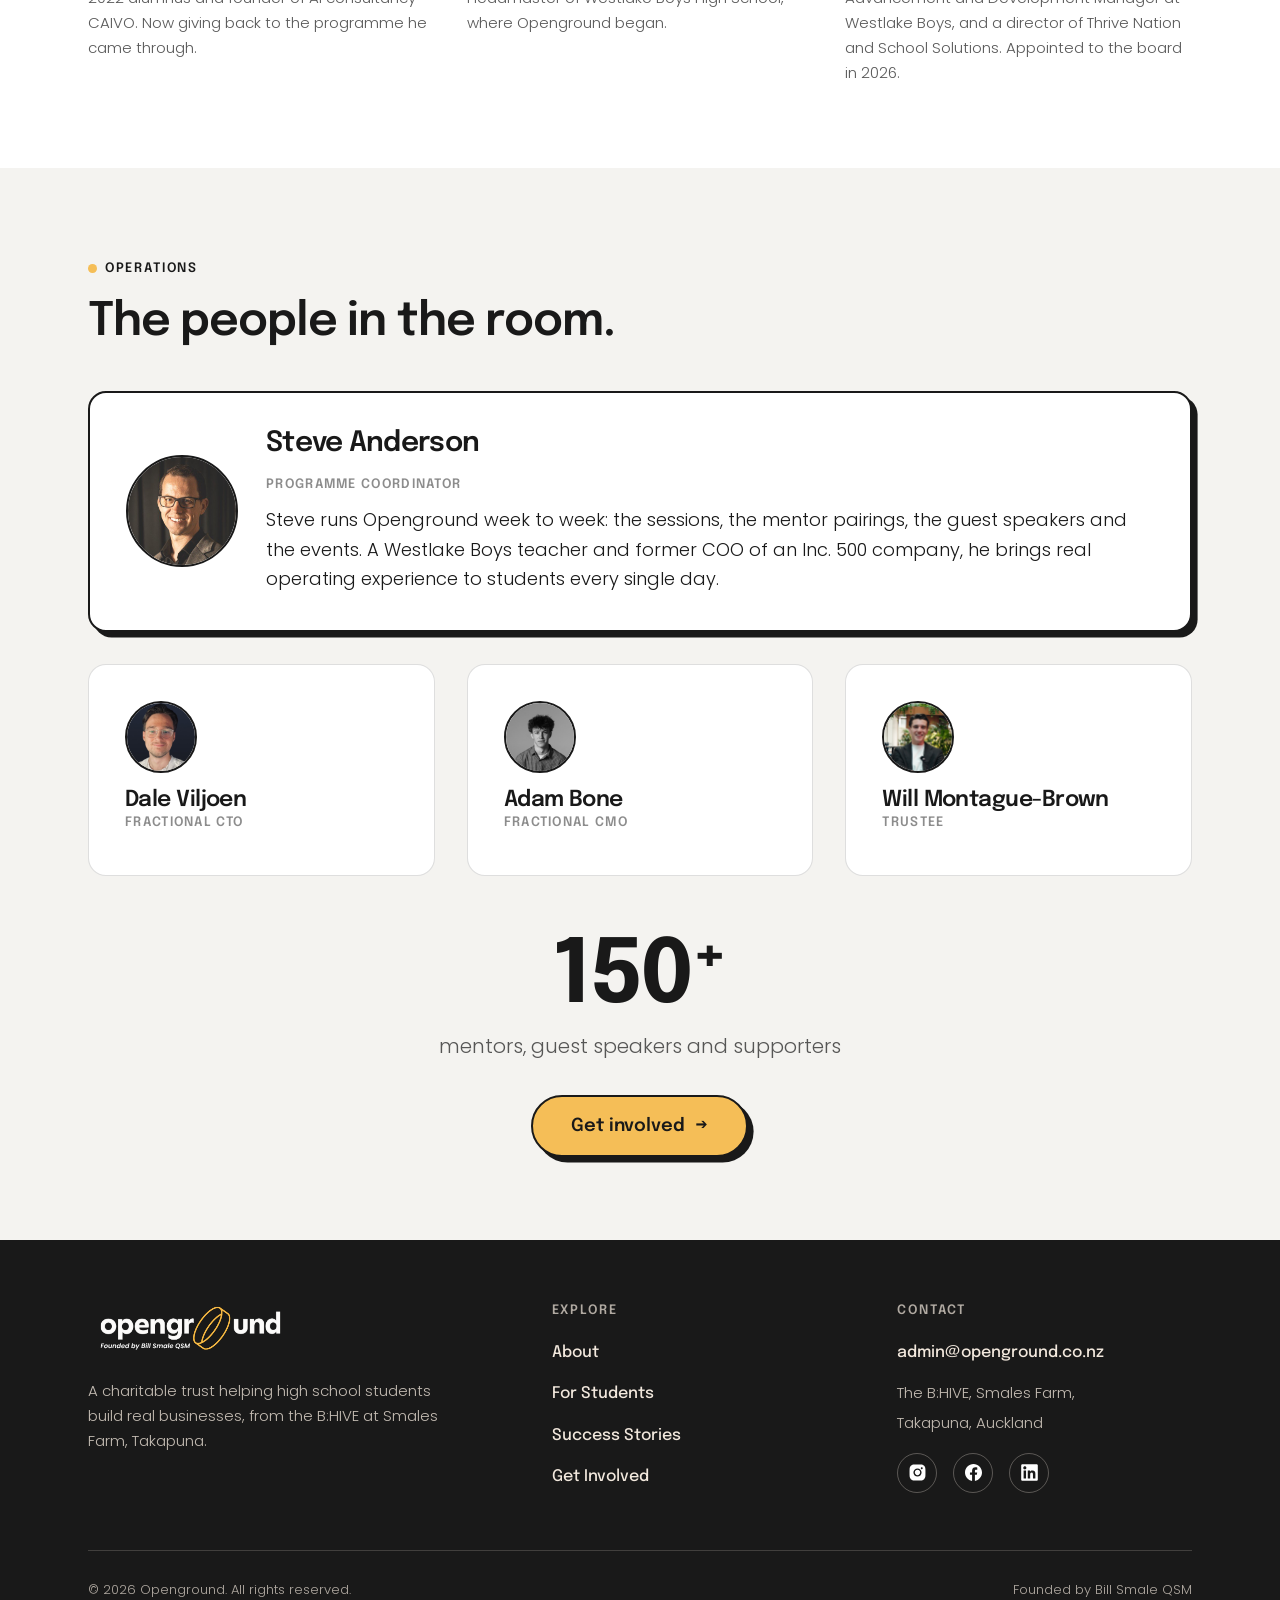
==== commit d9e20a16: "Add Brett's directorships to his trustee bio Co-Authored-By: Claude Opus 5 <noreply@anthropic.com>" ====
--- a/about.html
+++ b/about.html
@@ -131,7 +131,7 @@
           <div class="person__photo"><img src="/images/brett-hollister.jpg" alt="Brett Hollister"/></div>
           <h3>Brett Hollister</h3>
           <p class="person__role">Trustee</p>
-          <p>Advancement and Development Manager at Westlake Boys. Appointed to the board in 2026.</p>
+          <p>Advancement and Development Manager at Westlake Boys, and a director of Thrive Nation and School Solutions. Appointed to the board in 2026.</p>
         </div>
       </div>
     </div>
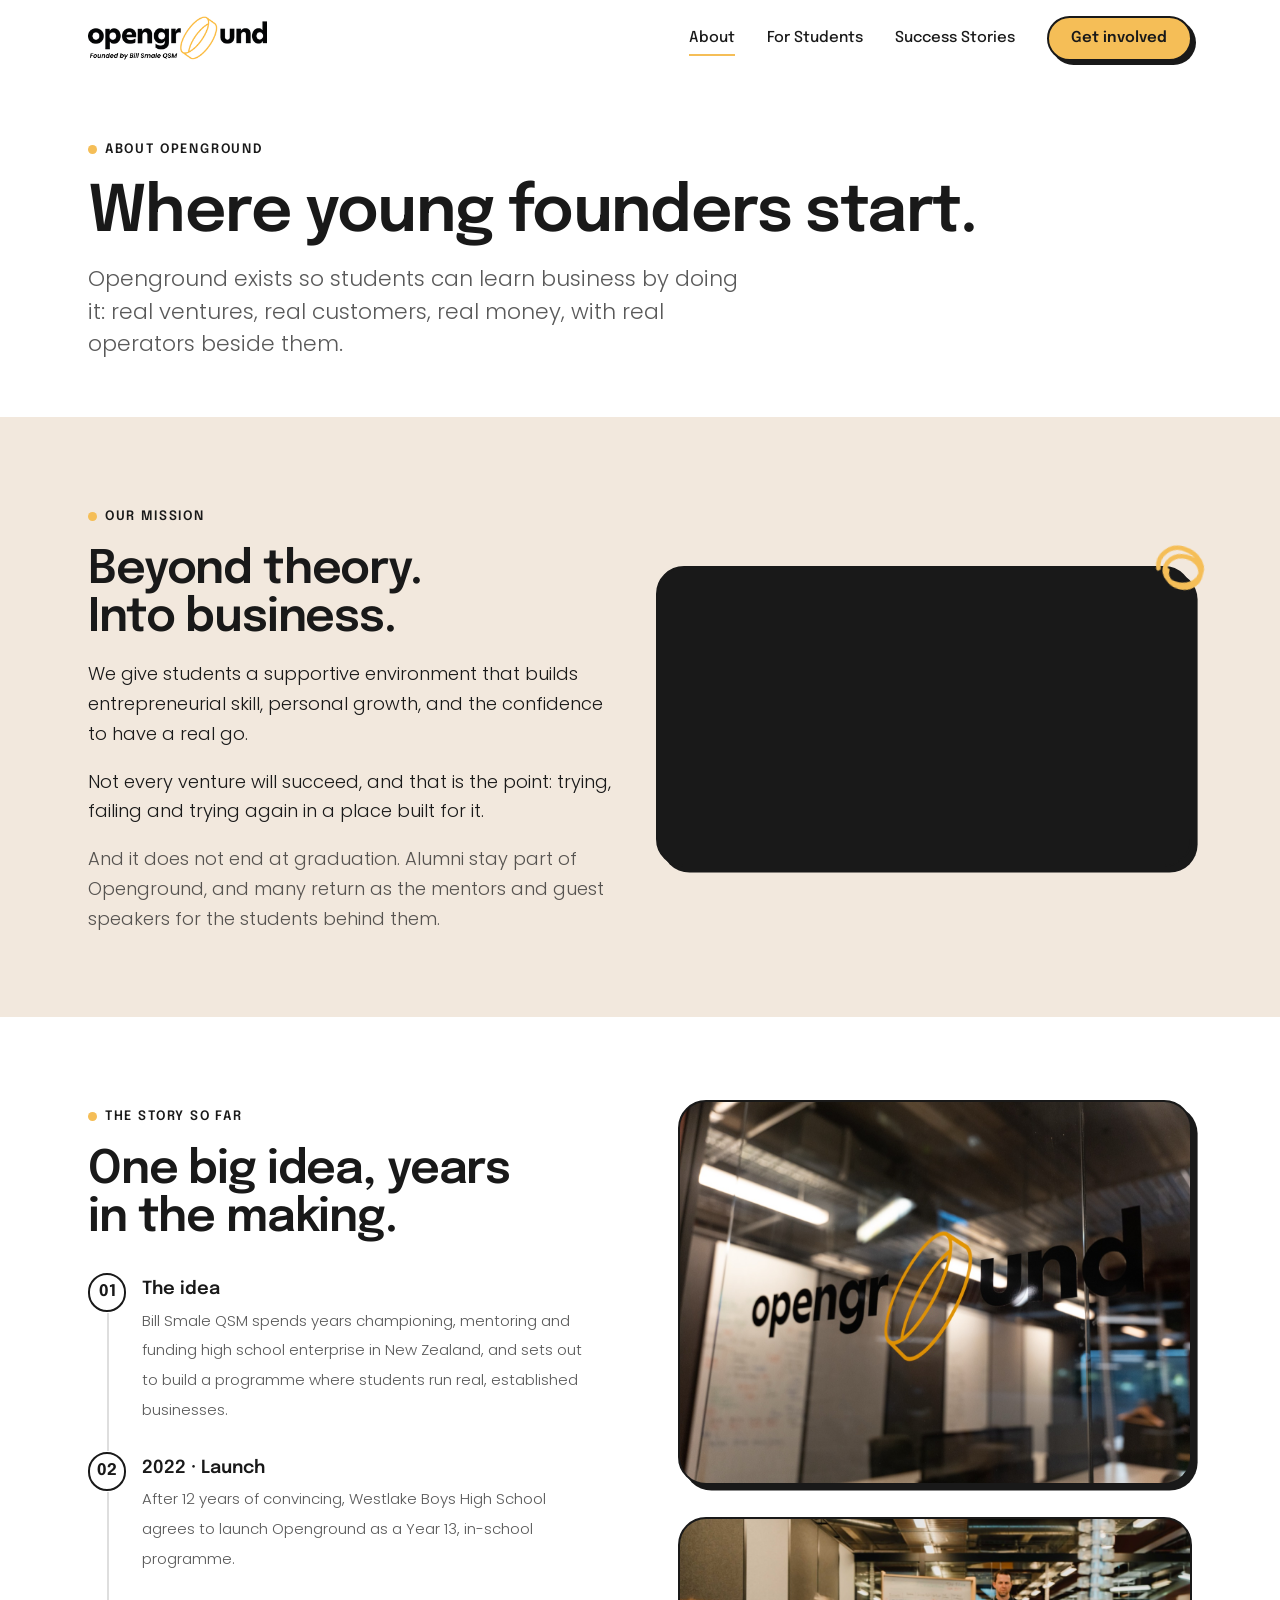
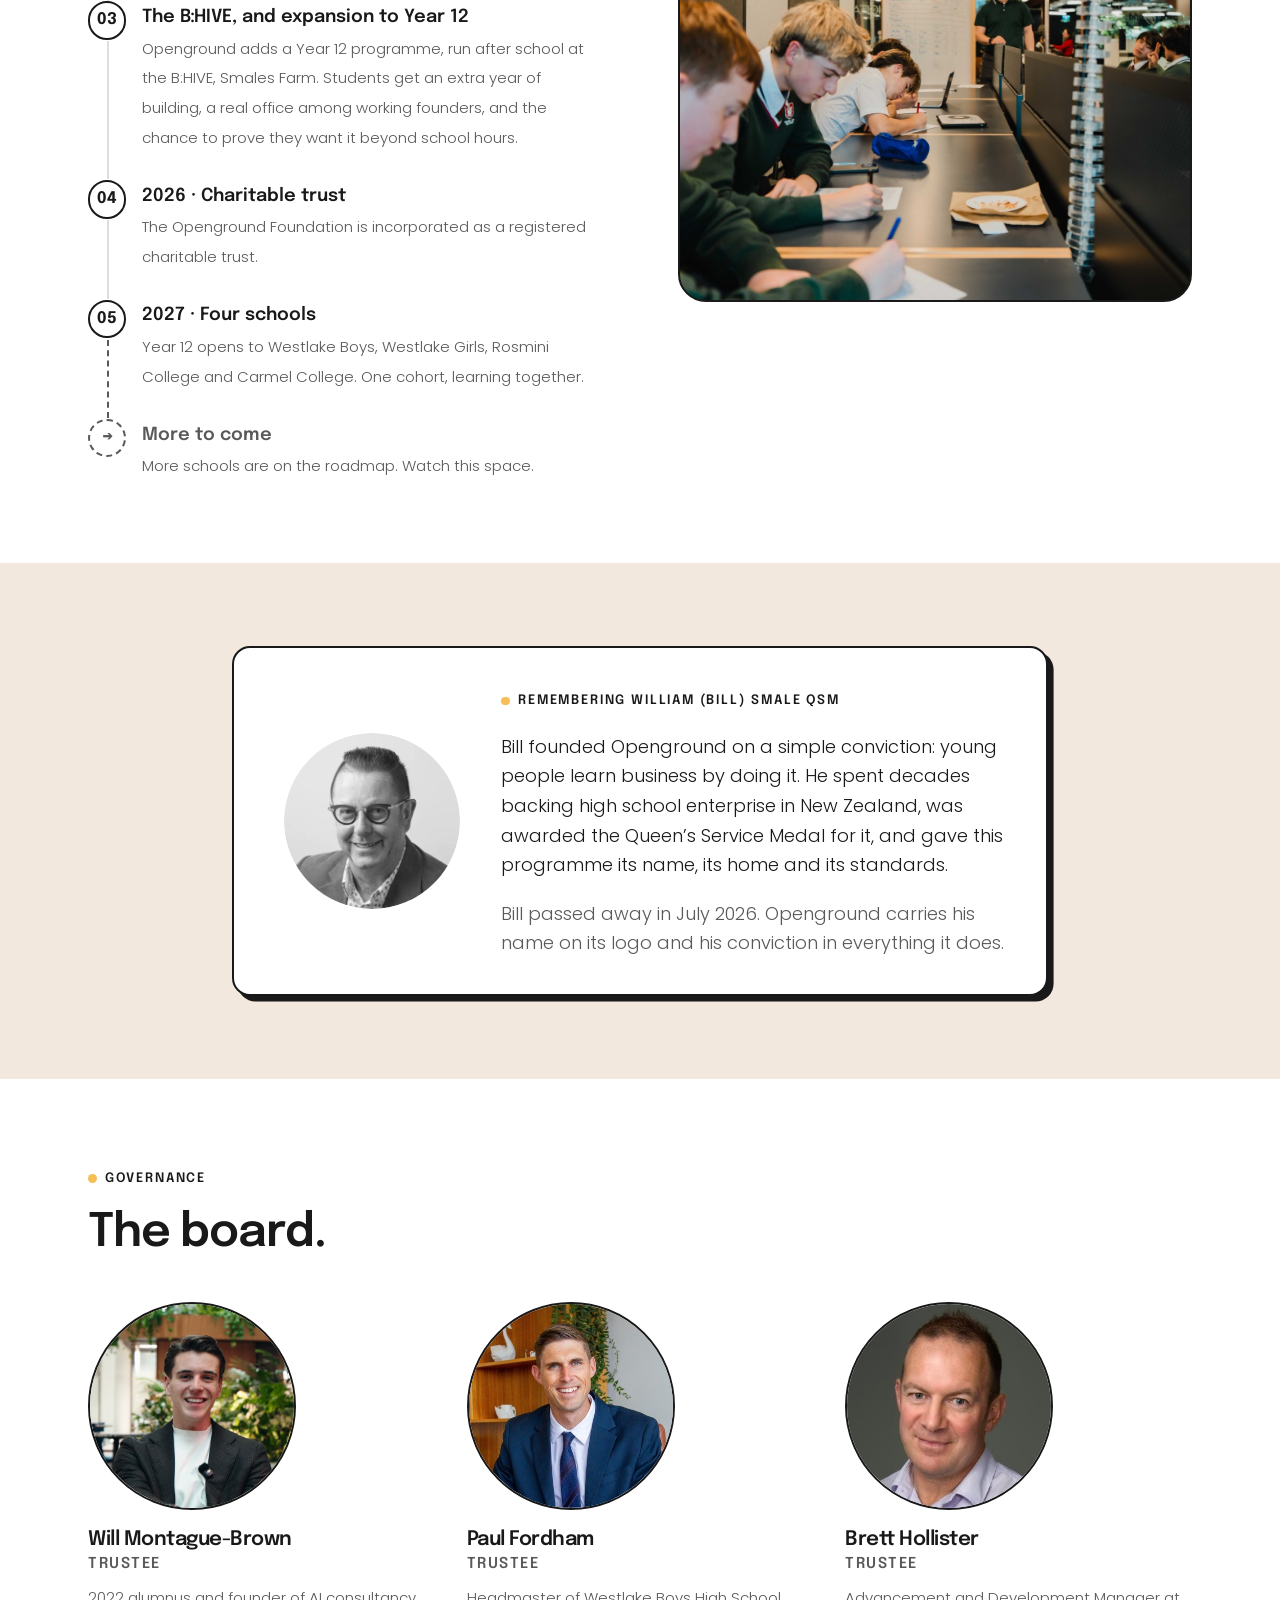
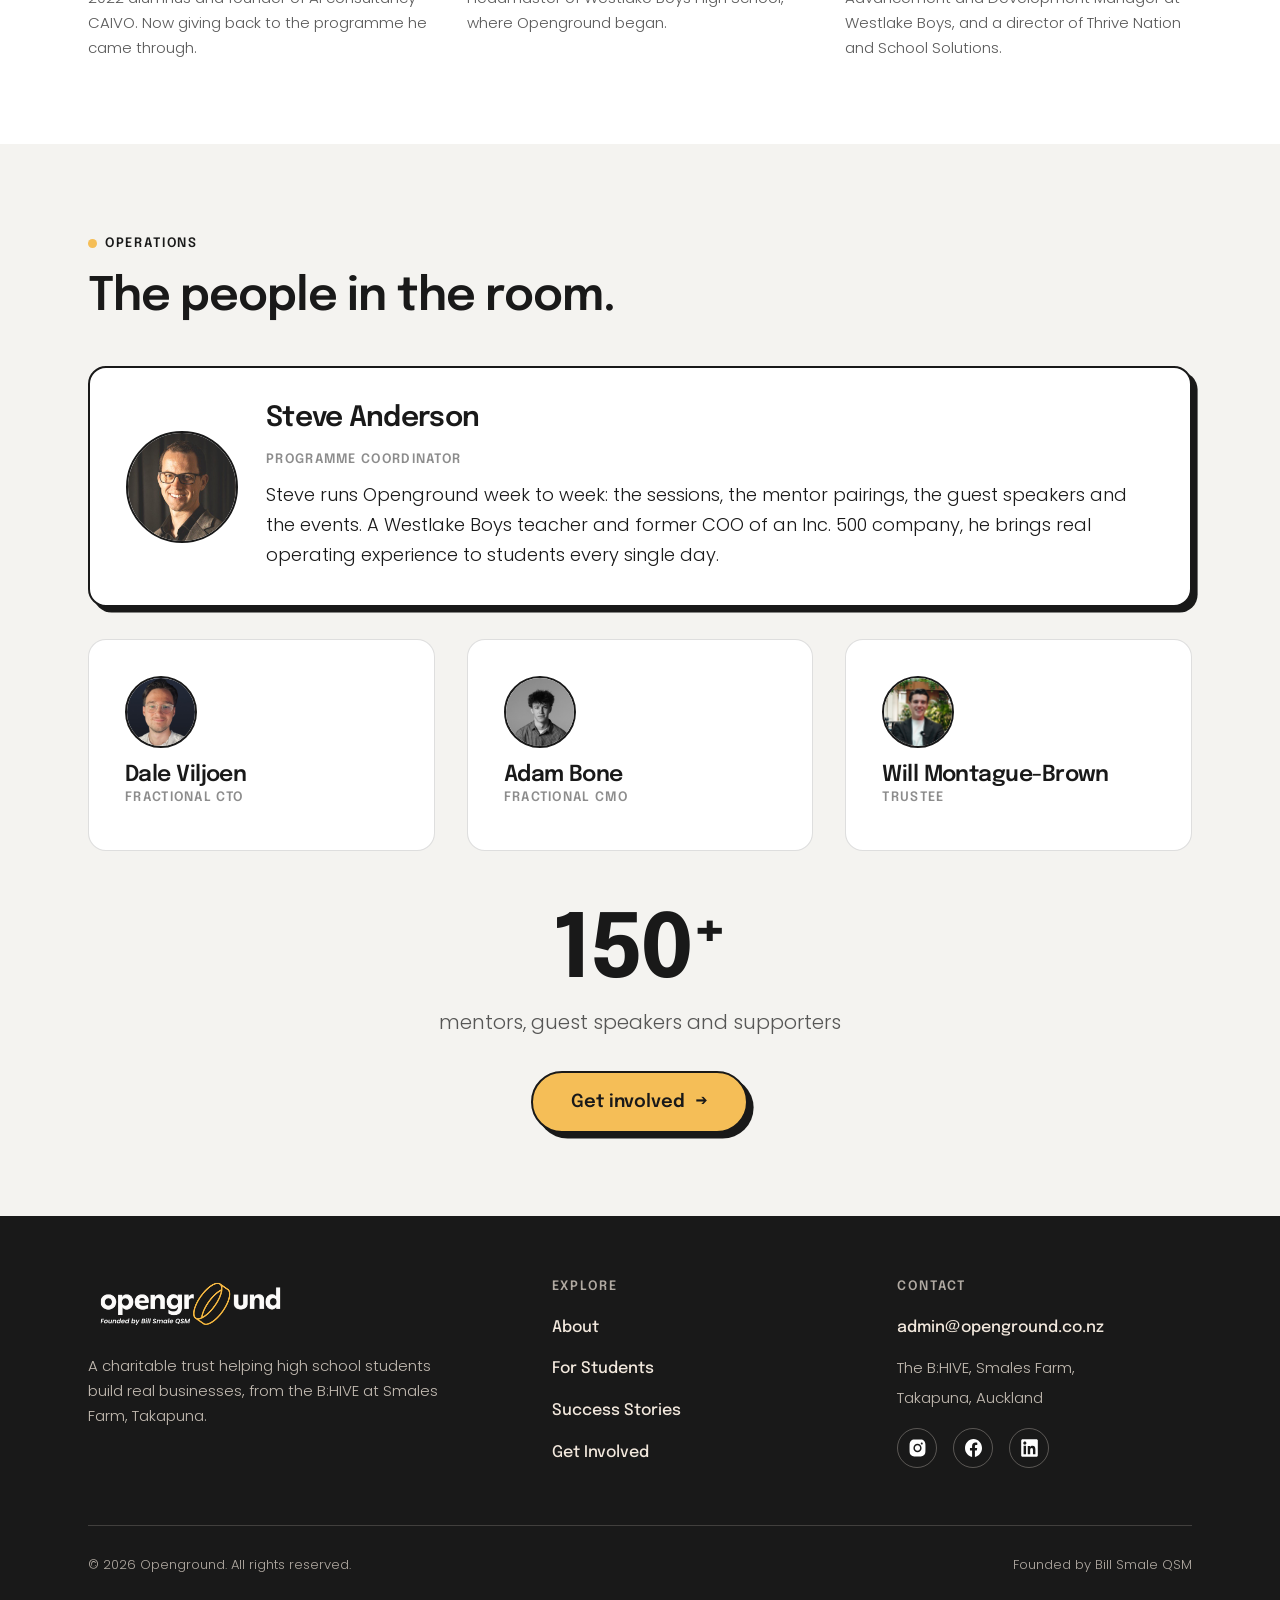
==== commit df3b120a: "Drop the appointment year from Brett's trustee bio Direct to main at Will's explicit instruction.  C" ====
--- a/about.html
+++ b/about.html
@@ -131,7 +131,7 @@
           <div class="person__photo"><img src="/images/brett-hollister.jpg" alt="Brett Hollister"/></div>
           <h3>Brett Hollister</h3>
           <p class="person__role">Trustee</p>
-          <p>Advancement and Development Manager at Westlake Boys, and a director of Thrive Nation and School Solutions. Appointed to the board in 2026.</p>
+          <p>Advancement and Development Manager at Westlake Boys, and a director of Thrive Nation and School Solutions.</p>
         </div>
       </div>
     </div>
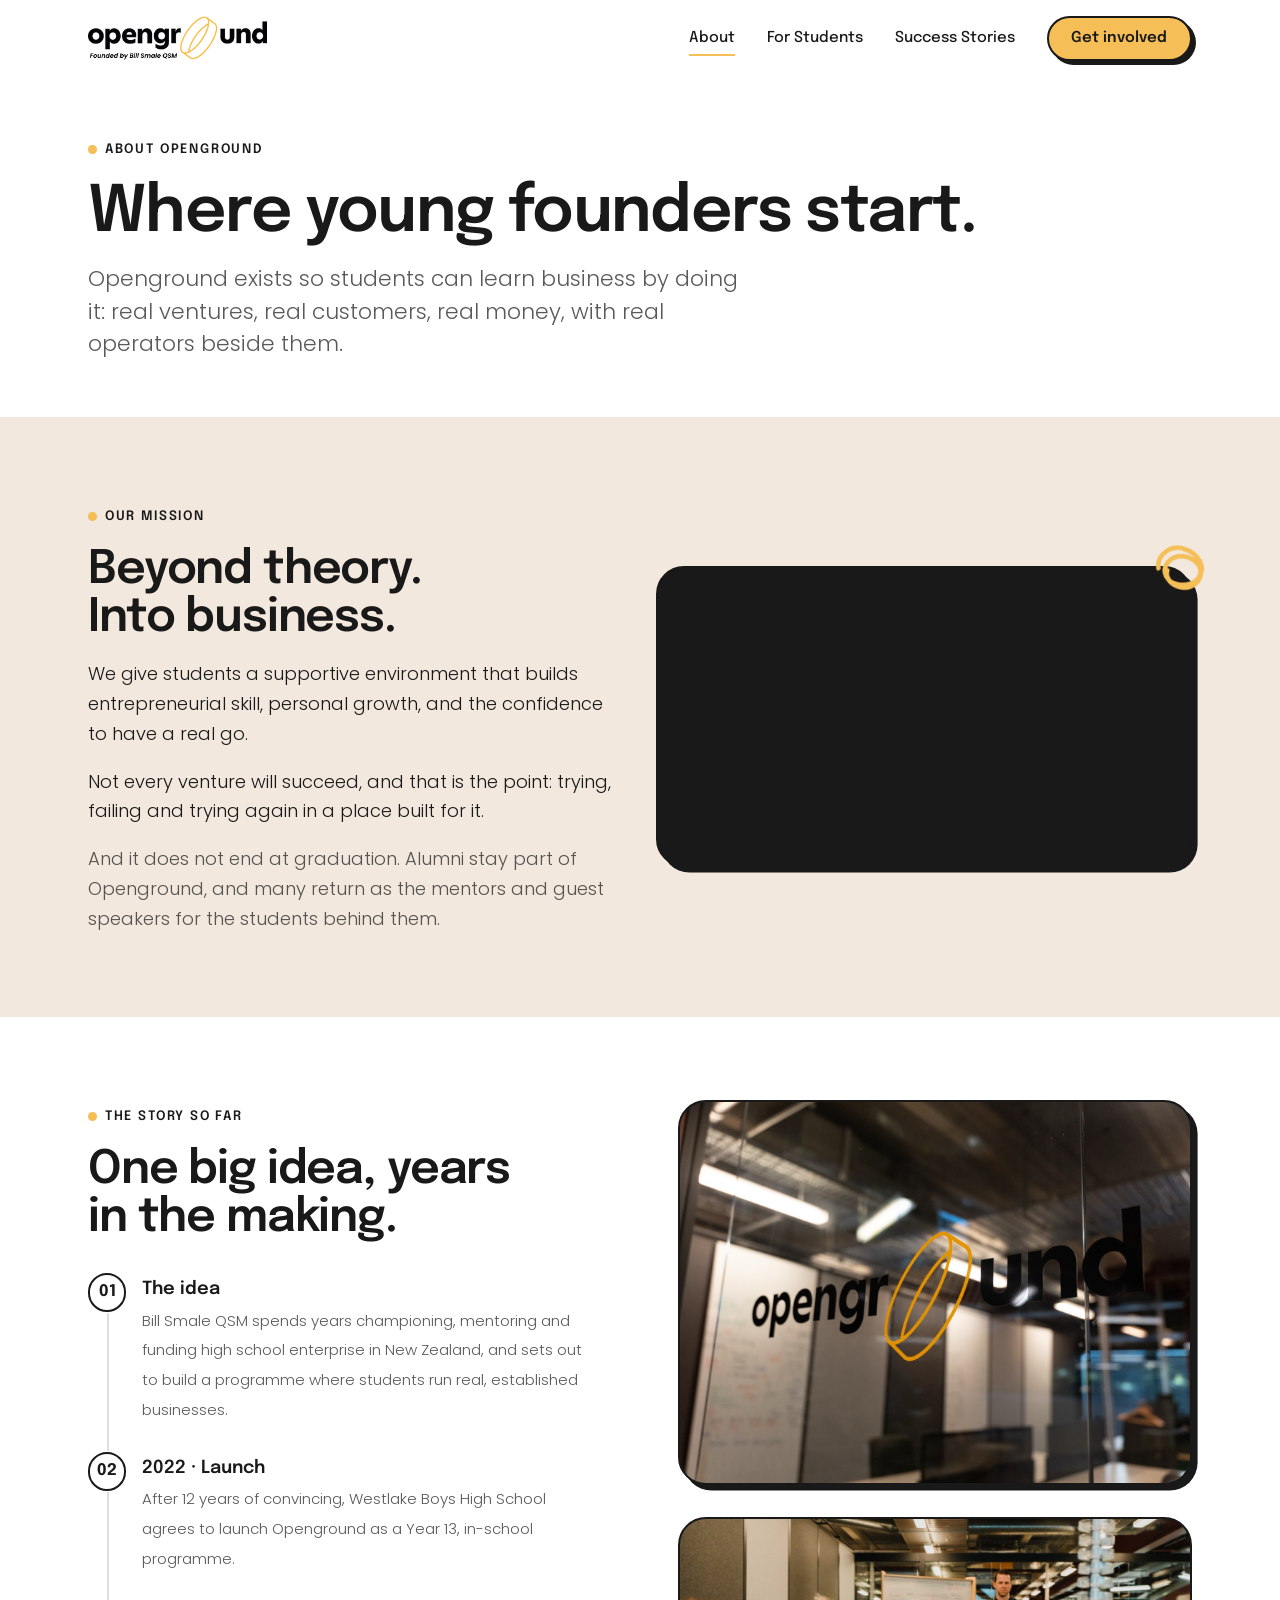
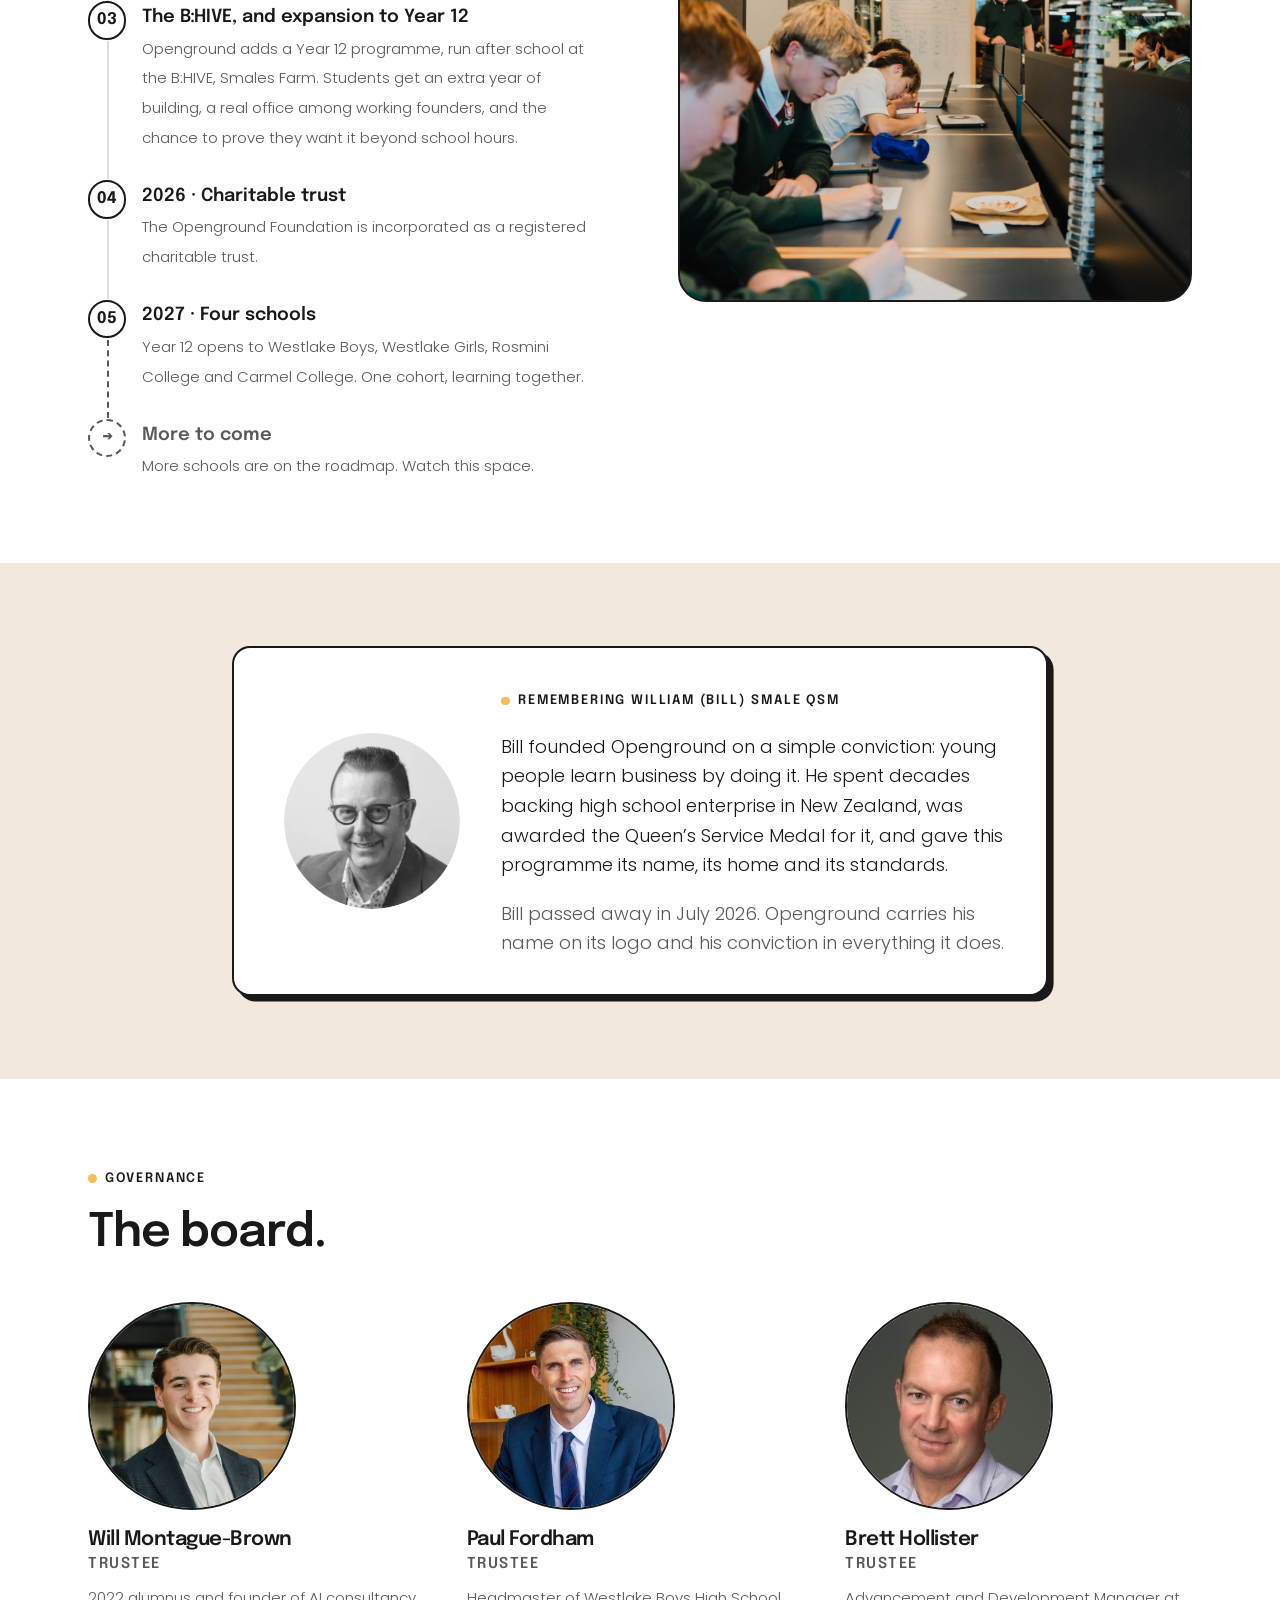
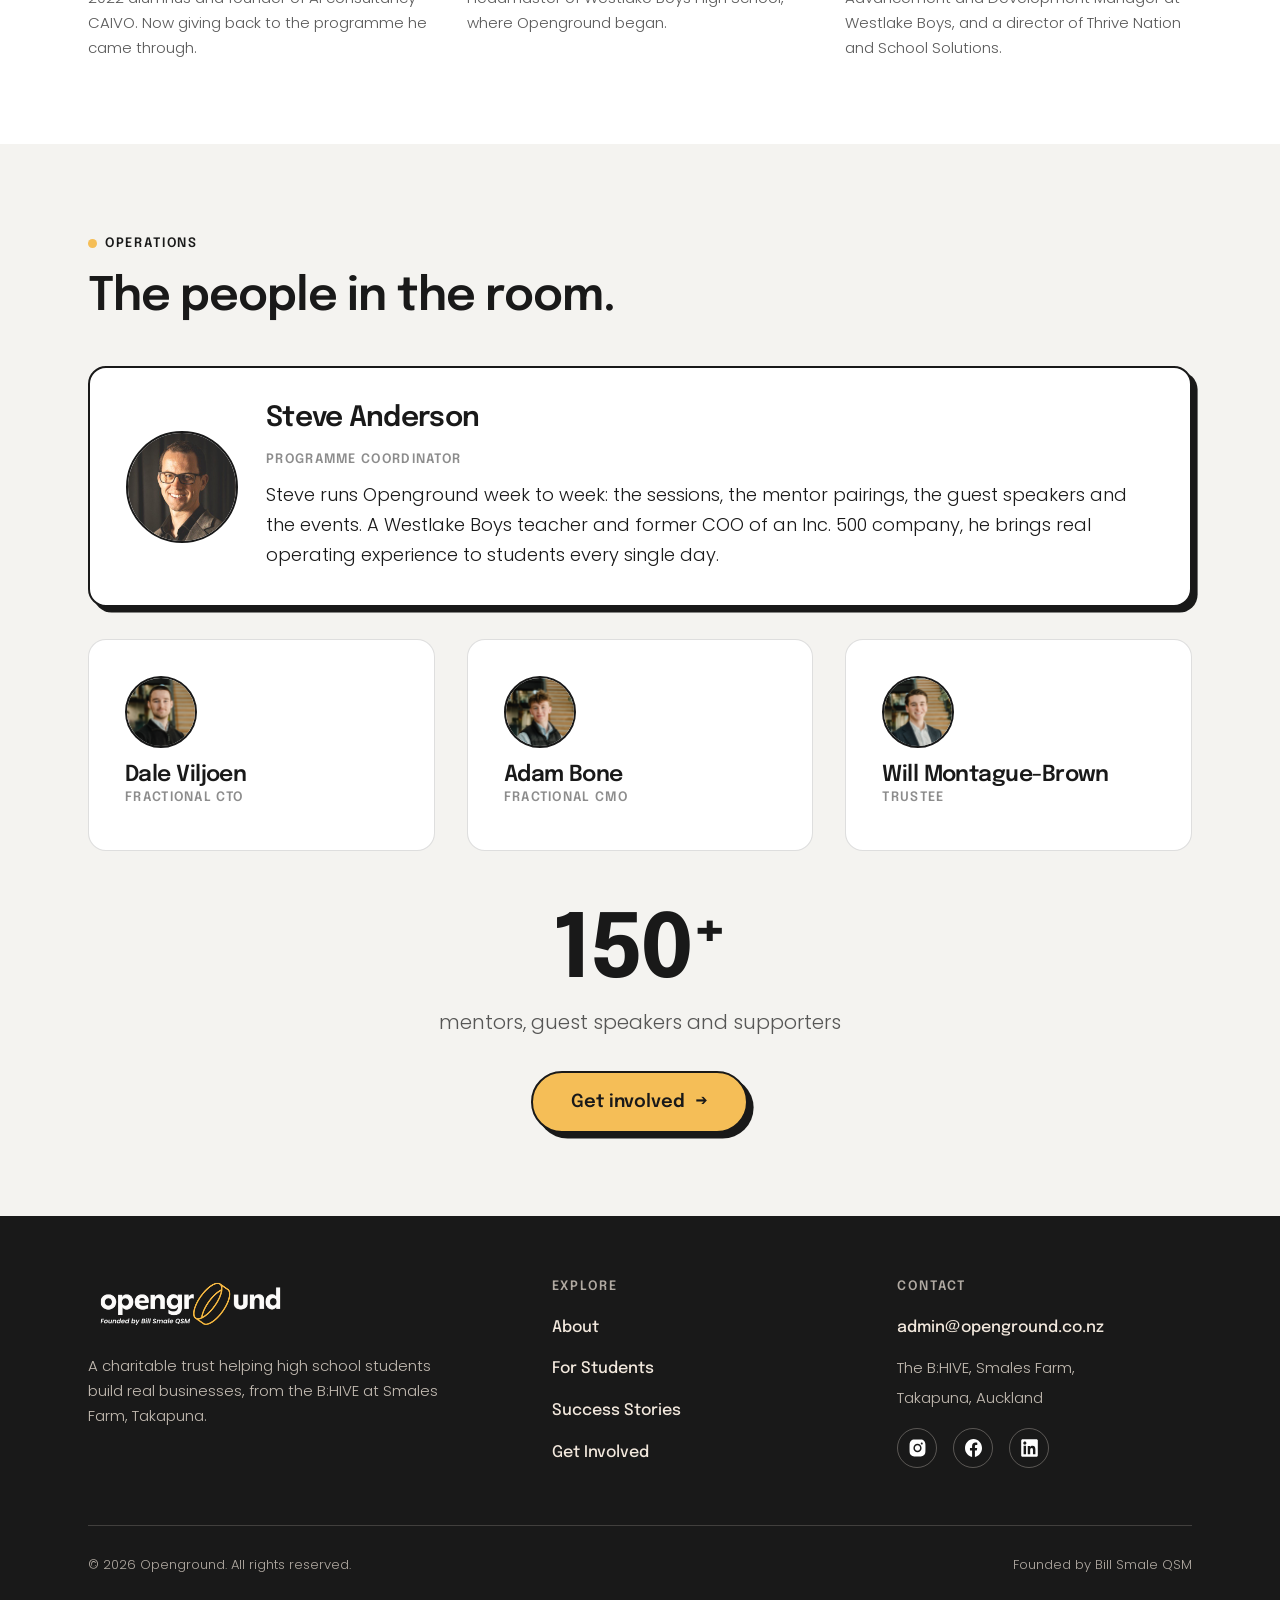
==== commit 06f58c3c: "Play the hero highlight reel on arrival, with an obvious sound button The reel sat behind a play but" ====
--- a/about.html
+++ b/about.html
@@ -8,7 +8,7 @@
 <link rel="preconnect" href="https://fonts.googleapis.com"/>
 <link rel="preconnect" href="https://fonts.gstatic.com" crossorigin/>
 <link href="https://fonts.googleapis.com/css2?family=Epilogue:wght@400;500;600;700&family=Poppins:wght@300;400;500;600&display=swap" rel="stylesheet"/>
-<link rel="stylesheet" href="/assets/og.css?v=21"/>
+<link rel="stylesheet" href="/assets/og.css?v=22"/>
 <link rel="shortcut icon" href="/cdn.prod.website-files.com/633fe9c9687ae48762a9eb0b/633ff962b061cf08992244a4_logo-ico.png"/>
 <link rel="apple-touch-icon" href="/cdn.prod.website-files.com/633fe9c9687ae48762a9eb0b/633ff9659d986732d4b8c411_logo-webclip.png"/>
 </head>
@@ -222,6 +222,6 @@
   </div>
 </footer>
 
-<script src="/assets/og.js" defer></script>
+<script src="/assets/og.js?v=2" defer></script>
 </body>
 </html>
--- a/assets/og.css
+++ b/assets/og.css
@@ -331,6 +331,47 @@
 
 /* Vertical films sit at a readable width and centre in their column. */
 .frame--portrait { max-width: 22rem; margin-inline: auto; }
+
+/* ---- Sound toggle on a self-playing film ----
+   Every browser blocks autoplay with sound, so a film that starts on its own
+   starts silent and this button is the only thing telling a visitor there is
+   sound to be had. It therefore never hides, never waits for a hover, and says
+   what pressing it will do rather than what state the film is in. It is hidden
+   until og.js marks the frame live, because without JavaScript it does nothing
+   and the native controls already carry a mute. The two-class selector beats
+   `.frame--tall > *` above, which would otherwise stretch it over the film. */
+.btn-sound { display: none; }
+.frame.is-live > .btn-sound {
+  position: absolute;
+  inset: 0.75rem auto auto 0.75rem;
+  z-index: 3;
+  display: inline-flex;
+  align-items: center;
+  gap: 0.4rem;
+  width: auto;
+  height: auto;
+  padding: 0.5rem 0.85rem;
+  border: 2px solid var(--vegemite);
+  border-radius: 999px;
+  background: var(--paper);
+  color: var(--vegemite);
+  font-family: var(--font-body);
+  font-size: 0.8125rem;
+  font-weight: 600;
+  line-height: 1;
+  white-space: nowrap;
+  cursor: pointer;
+  box-shadow: 0.2rem 0.2rem 0 rgba(25, 25, 25, 1);
+  transition: background 0.2s var(--ease-out), transform 0.2s var(--ease-out);
+}
+.frame.is-live > .btn-sound:hover { background: var(--hokey); }
+.frame.is-live > .btn-sound:active { transform: translate(0.1rem, 0.1rem); box-shadow: 0.1rem 0.1rem 0 rgba(25, 25, 25, 1); }
+.btn-sound:focus-visible { outline: 3px solid var(--pinkgill); outline-offset: 3px; }
+.btn-sound svg { flex: none; fill: currentColor; }
+/* One icon shows at a time: crossed-out while the film is silent. */
+.btn-sound .btn-sound__off { display: none; }
+.btn-sound.is-muted .btn-sound__on { display: none; }
+.btn-sound.is-muted .btn-sound__off { display: block; }
 .img-bw img { filter: grayscale(1) contrast(1.05); }
 
 /* Floating sticker shapes around a frame */
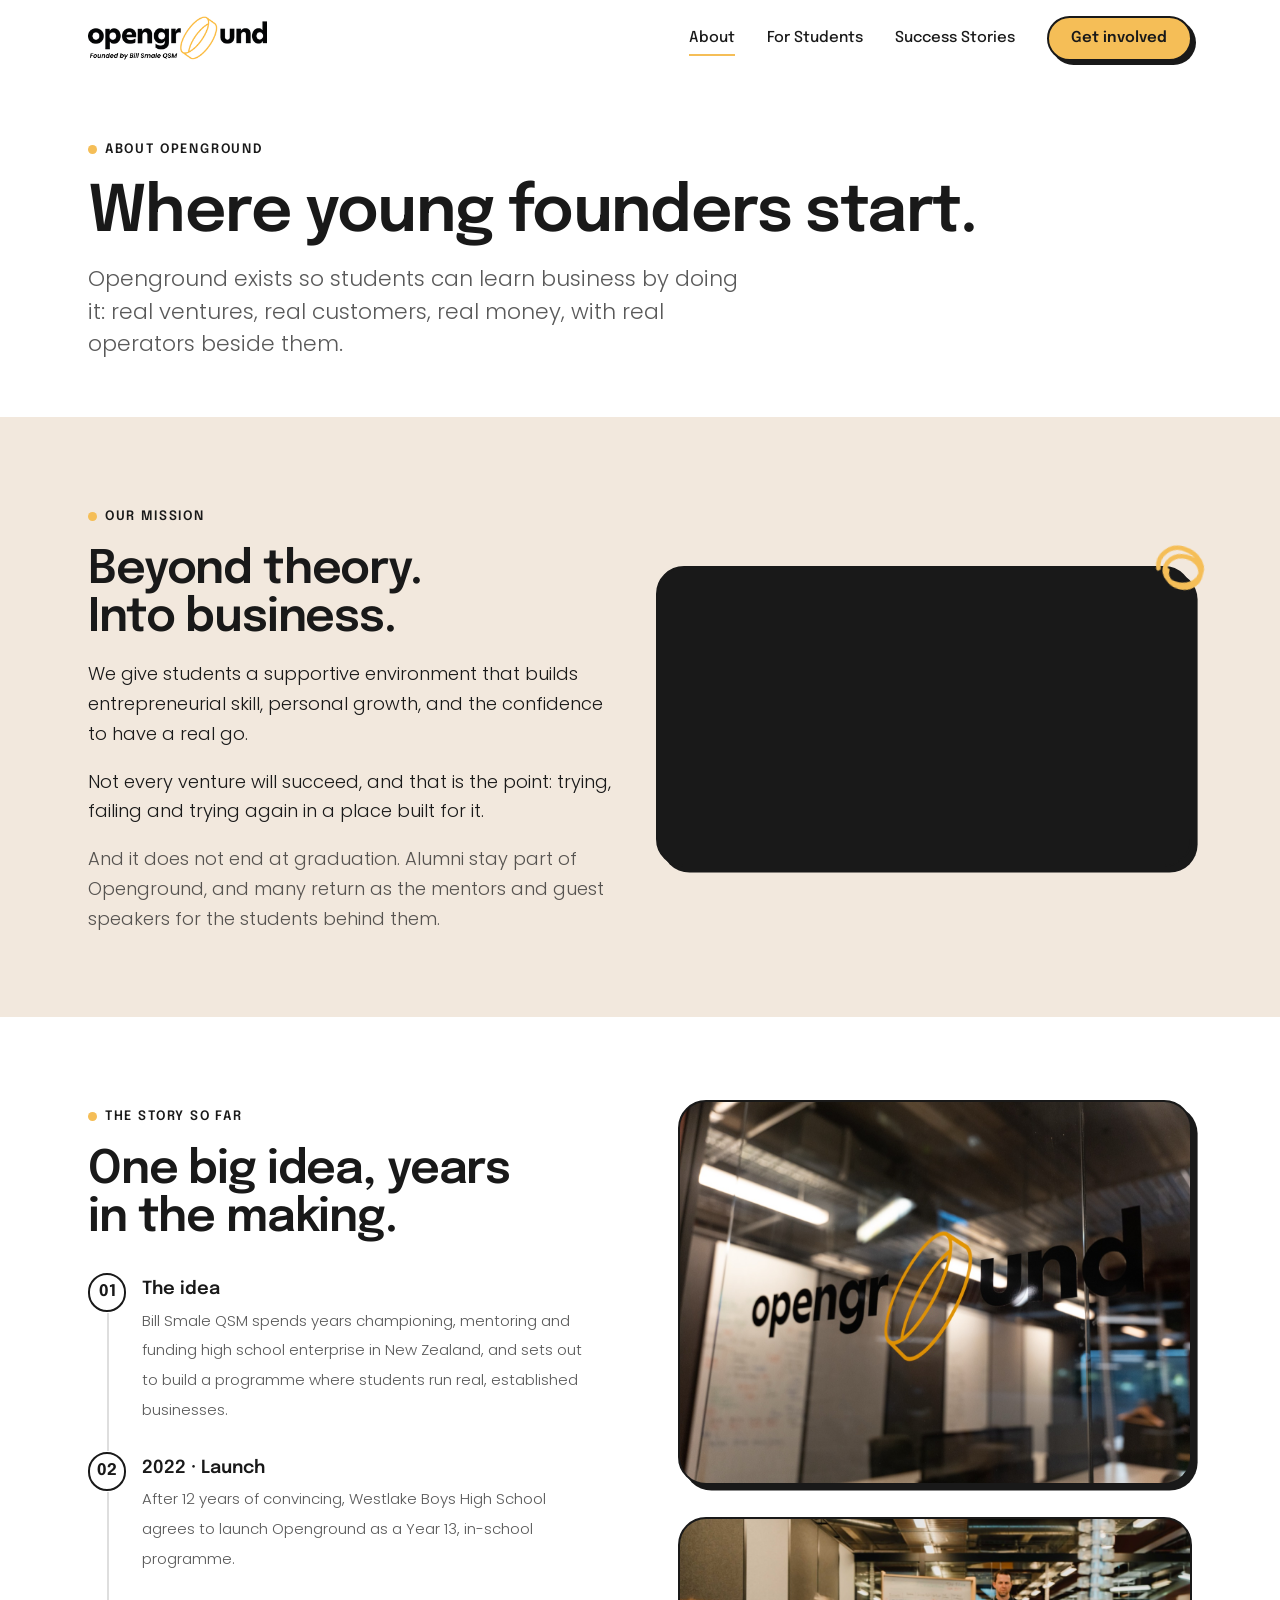
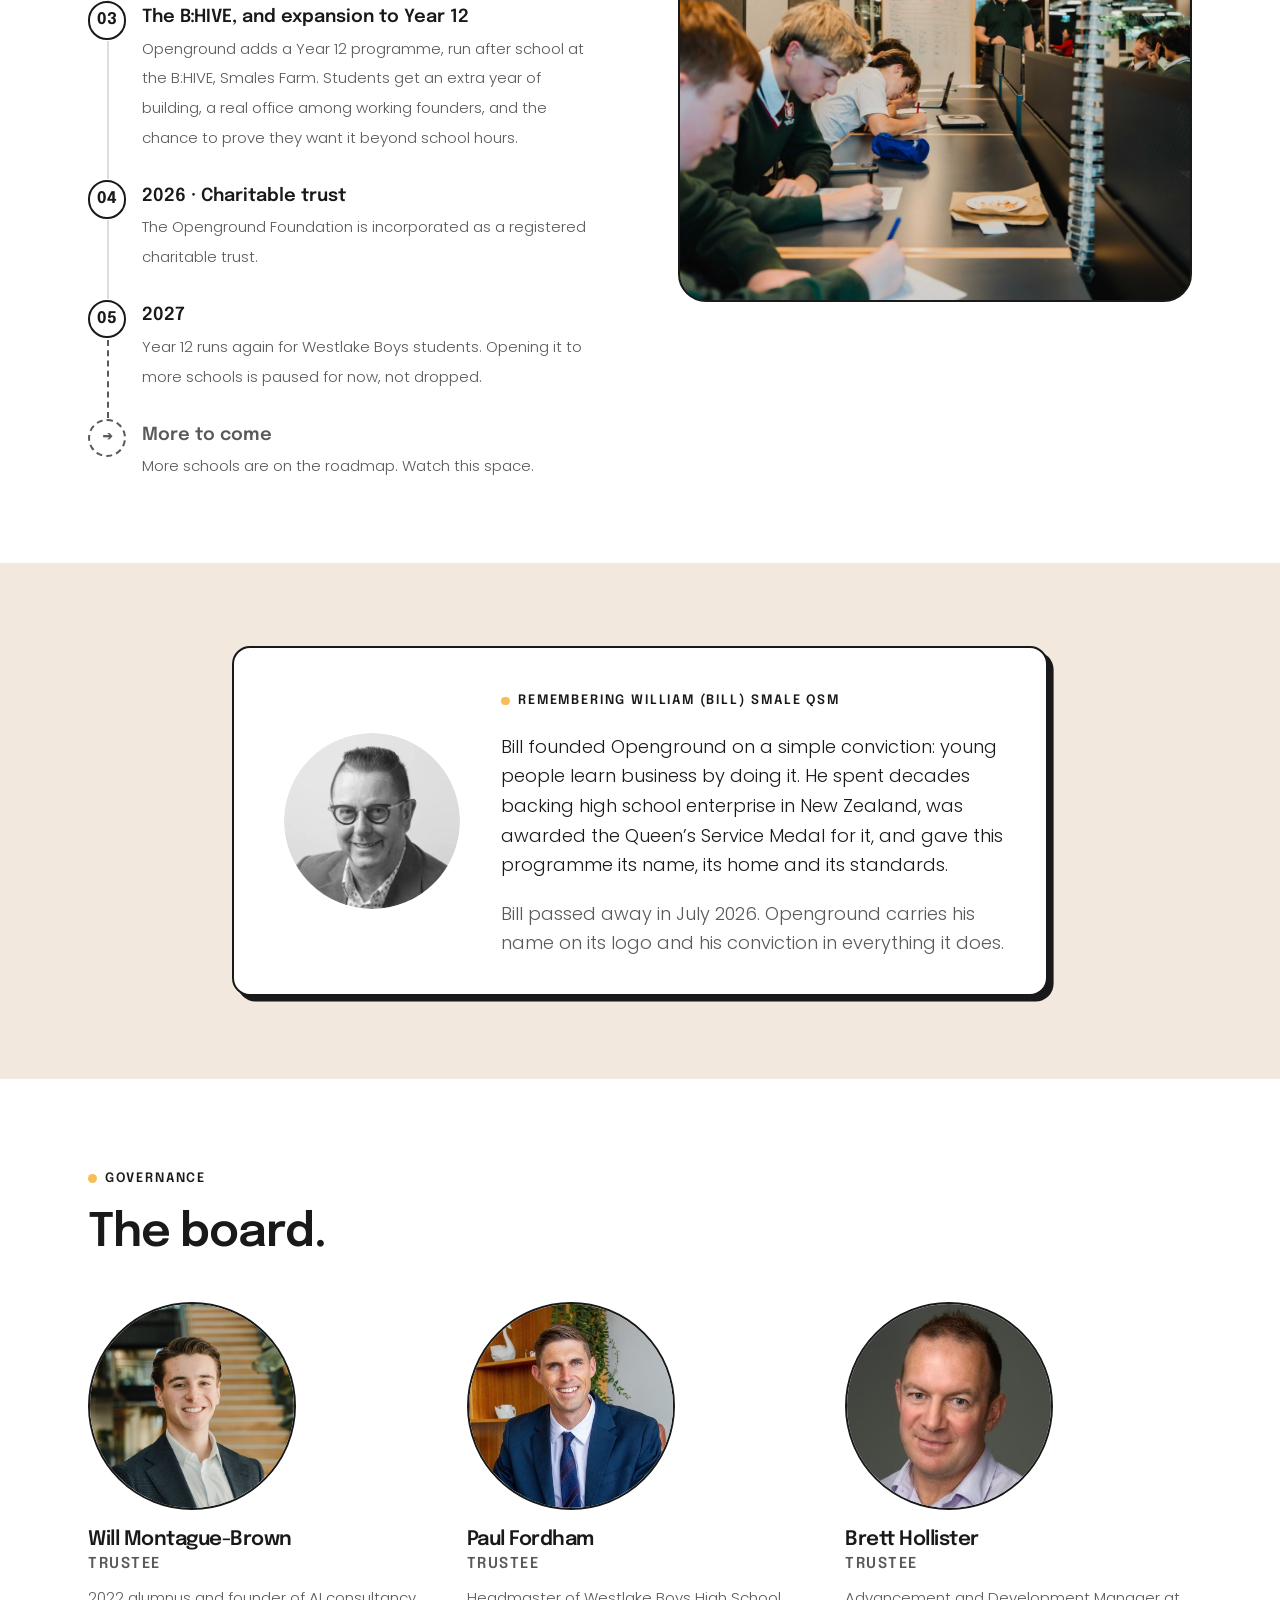
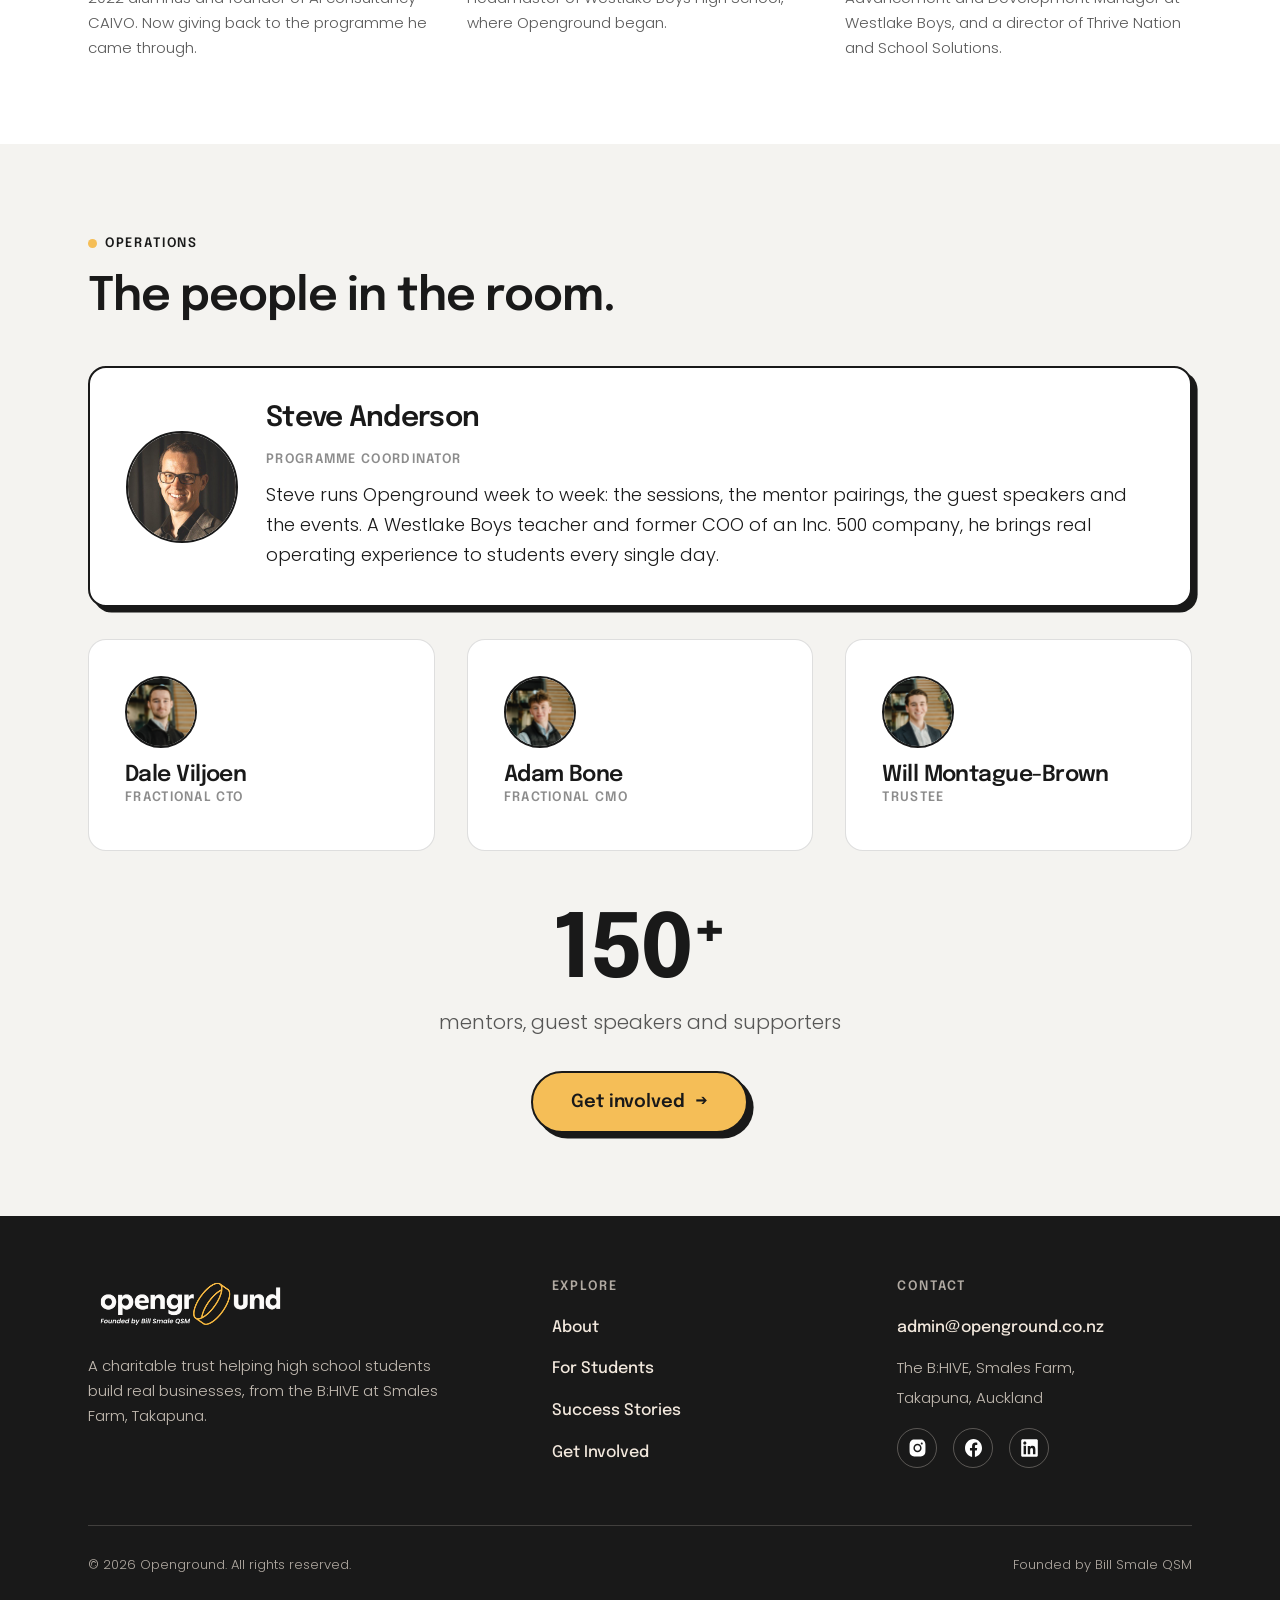
==== commit 4470ff7e: "Say 2027 Year 12 is Westlake Boys only; expansion paused Paul confirmed the pause on 6 Oct 2026. Rem" ====
--- a/about.html
+++ b/about.html
@@ -3,7 +3,7 @@
 <head>
 <meta charset="utf-8"/>
 <title>About | Openground</title>
-<meta name="description" content="Openground is a registered charitable trust helping high school students build real businesses. Running since 2022, expanding to four Auckland schools in 2027."/>
+<meta name="description" content="Openground is a registered charitable trust helping high school students build real businesses. Running since 2022, with more schools on the roadmap."/>
 <meta name="viewport" content="width=device-width, initial-scale=1"/>
 <link rel="preconnect" href="https://fonts.googleapis.com"/>
 <link rel="preconnect" href="https://fonts.gstatic.com" crossorigin/>
@@ -75,7 +75,7 @@
             <li><strong>2022 &middot; Launch</strong><span>After 12 years of convincing, Westlake Boys High School agrees to launch Openground as a Year 13, in-school programme.</span></li>
             <li><strong>The B:HIVE, and expansion to Year 12</strong><span>Openground adds a Year 12 programme, run after school at the B:HIVE, Smales Farm. Students get an extra year of building, a real office among working founders, and the chance to prove they want it beyond school hours.</span></li>
             <li><strong>2026 &middot; Charitable trust</strong><span>The Openground Foundation is incorporated as a registered charitable trust.</span></li>
-            <li><strong>2027 &middot; Four schools</strong><span>Year 12 opens to Westlake Boys, Westlake Girls, Rosmini College and Carmel College. One cohort, learning together.</span></li>
+            <li><strong>2027</strong><span>Year 12 runs again for Westlake Boys students. Opening it to more schools is paused for now, not dropped.</span></li>
             <li class="step--ghost"><strong>More to come</strong><span>More schools are on the roadmap. Watch this space.</span></li>
           </ol>
         </div>
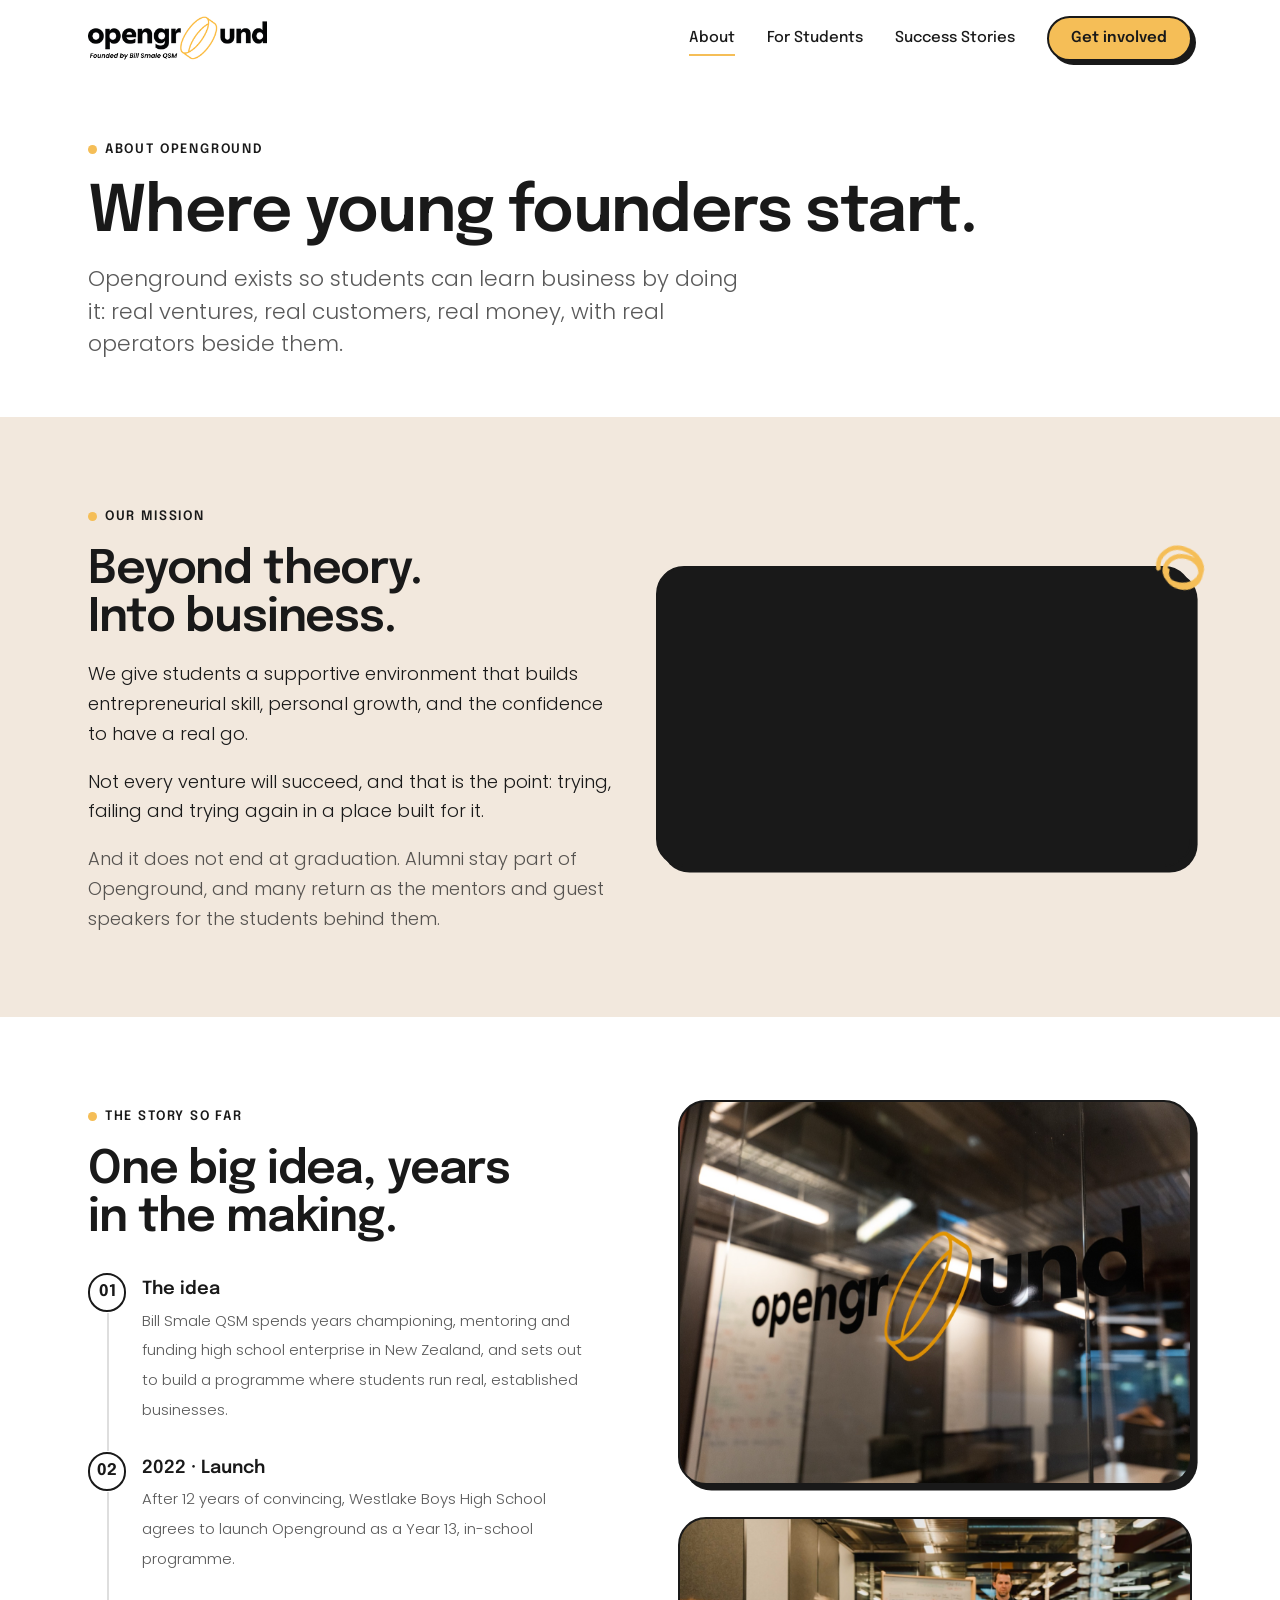
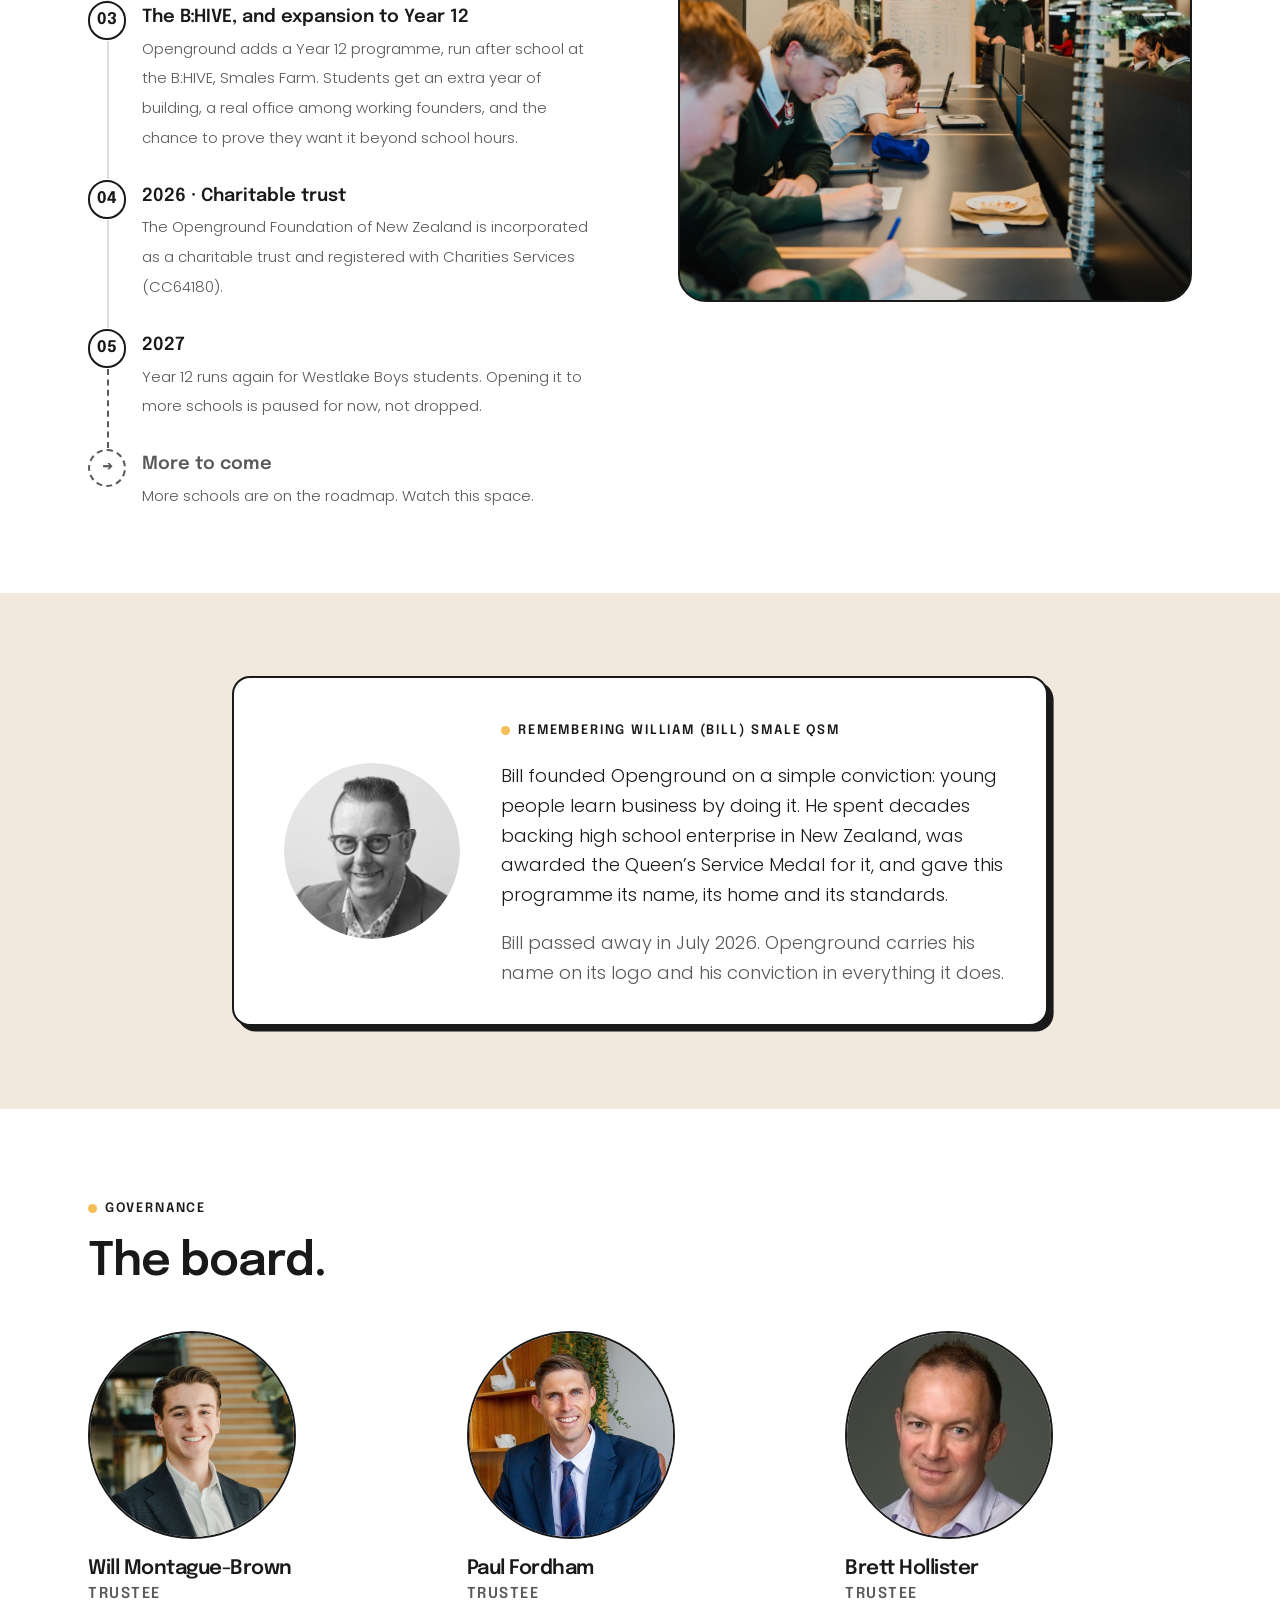
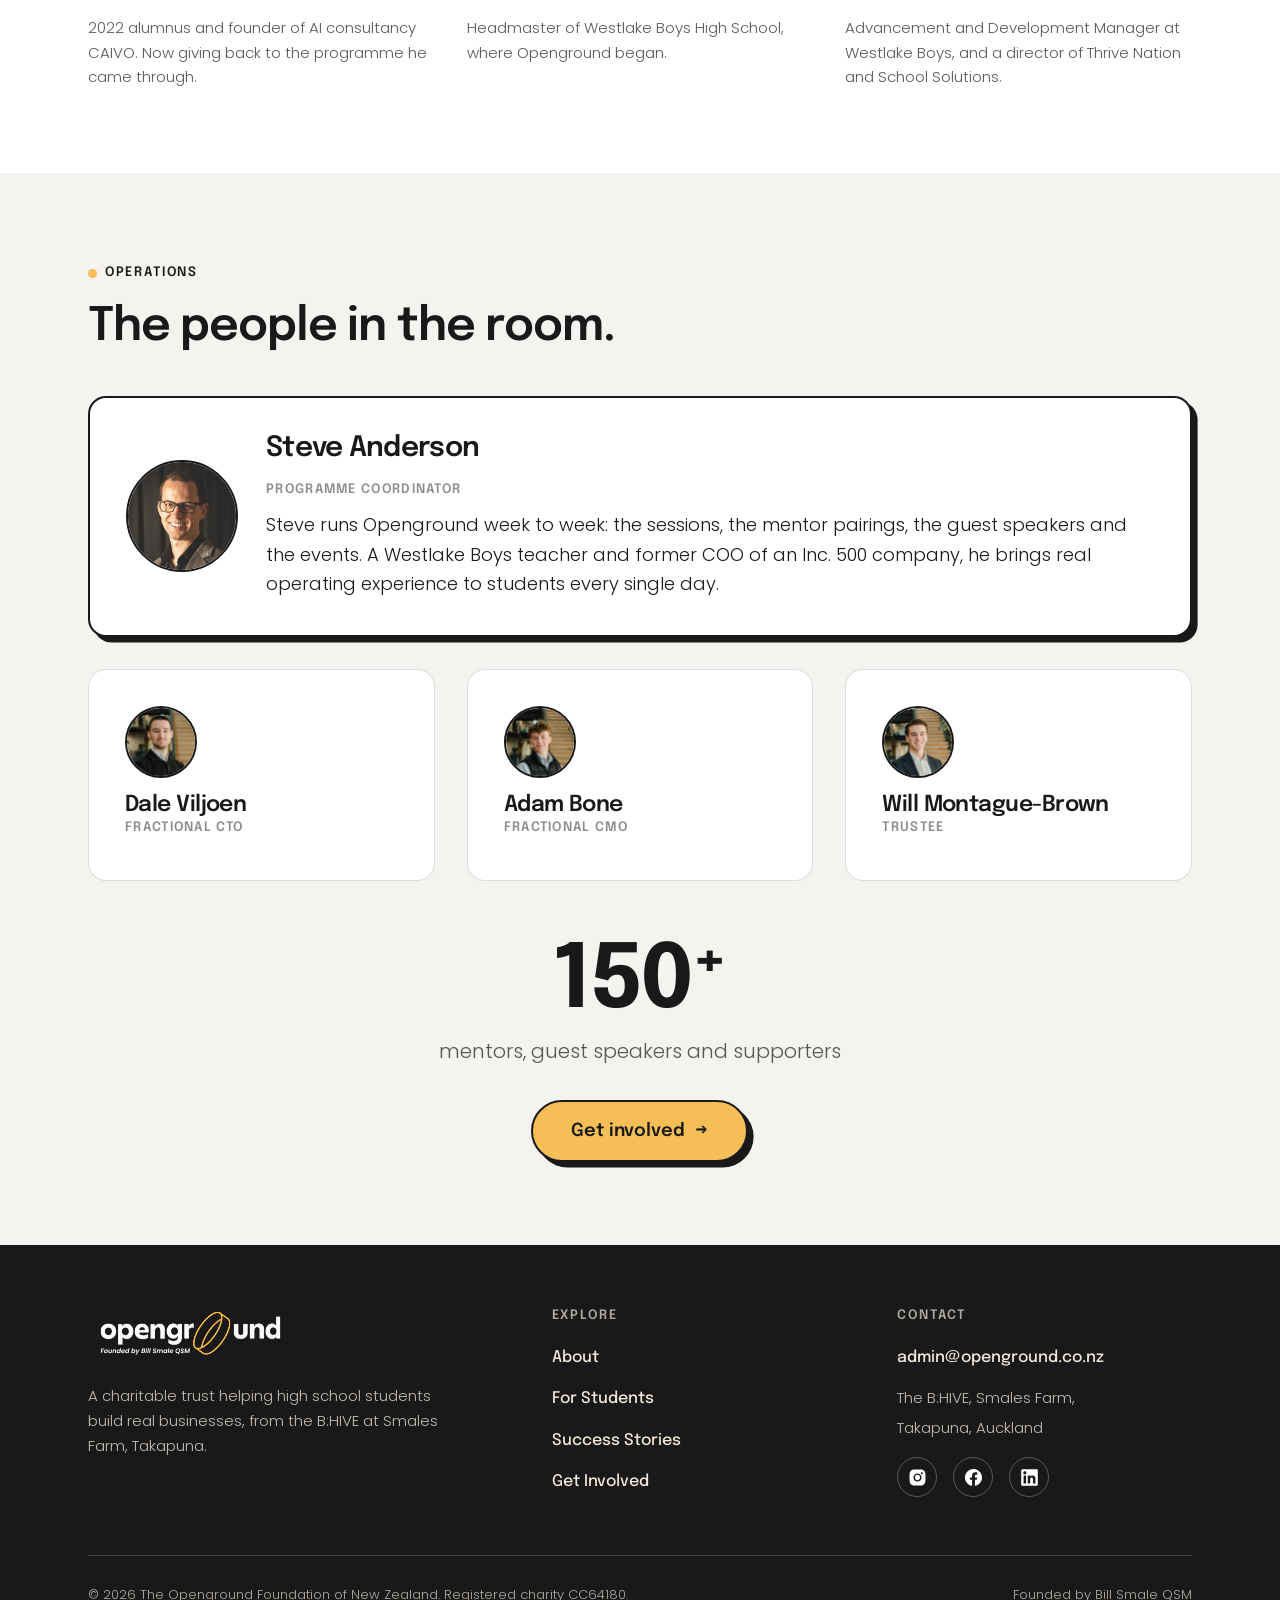
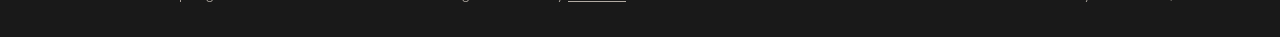
==== commit 1f995be5: "Show the trust's legal name and charity number CC64180 Footer on every page now reads The Openground" ====
--- a/about.html
+++ b/about.html
@@ -8,7 +8,7 @@
 <link rel="preconnect" href="https://fonts.googleapis.com"/>
 <link rel="preconnect" href="https://fonts.gstatic.com" crossorigin/>
 <link href="https://fonts.googleapis.com/css2?family=Epilogue:wght@400;500;600;700&family=Poppins:wght@300;400;500;600&display=swap" rel="stylesheet"/>
-<link rel="stylesheet" href="/assets/og.css?v=22"/>
+<link rel="stylesheet" href="/assets/og.css?v=23"/>
 <link rel="shortcut icon" href="/cdn.prod.website-files.com/633fe9c9687ae48762a9eb0b/633ff962b061cf08992244a4_logo-ico.png"/>
 <link rel="apple-touch-icon" href="/cdn.prod.website-files.com/633fe9c9687ae48762a9eb0b/633ff9659d986732d4b8c411_logo-webclip.png"/>
 </head>
@@ -74,7 +74,7 @@
             <li><strong>The idea</strong><span>Bill Smale QSM spends years championing, mentoring and funding high school enterprise in New Zealand, and sets out to build a programme where students run real, established businesses.</span></li>
             <li><strong>2022 &middot; Launch</strong><span>After 12 years of convincing, Westlake Boys High School agrees to launch Openground as a Year 13, in-school programme.</span></li>
             <li><strong>The B:HIVE, and expansion to Year 12</strong><span>Openground adds a Year 12 programme, run after school at the B:HIVE, Smales Farm. Students get an extra year of building, a real office among working founders, and the chance to prove they want it beyond school hours.</span></li>
-            <li><strong>2026 &middot; Charitable trust</strong><span>The Openground Foundation is incorporated as a registered charitable trust.</span></li>
+            <li><strong>2026 &middot; Charitable trust</strong><span>The Openground Foundation of New Zealand is incorporated as a charitable trust and registered with Charities Services (CC64180).</span></li>
             <li><strong>2027</strong><span>Year 12 runs again for Westlake Boys students. Opening it to more schools is paused for now, not dropped.</span></li>
             <li class="step--ghost"><strong>More to come</strong><span>More schools are on the roadmap. Watch this space.</span></li>
           </ol>
@@ -216,7 +216,7 @@
       </div>
     </div>
     <div class="footer__base">
-      <span>&copy; 2026 Openground. All rights reserved.</span>
+      <span>&copy; 2026 The Openground Foundation of New Zealand. Registered charity <a href="https://register.charities.govt.nz/Charity/CC64180" target="_blank" rel="noopener">CC64180</a>.</span>
       <span>Founded by Bill Smale QSM</span>
     </div>
   </div>
--- a/assets/og.css
+++ b/assets/og.css
@@ -1041,6 +1041,8 @@
   font-size: 0.8125rem;
   color: rgba(242,232,221,0.7);
 }
+.footer__base a { color: inherit; text-underline-offset: 2px; }
+.footer__base a:hover { color: var(--hokey); }
 .footer__socials { display: flex; gap: 1rem; }
 .footer__socials a {
   display: flex;
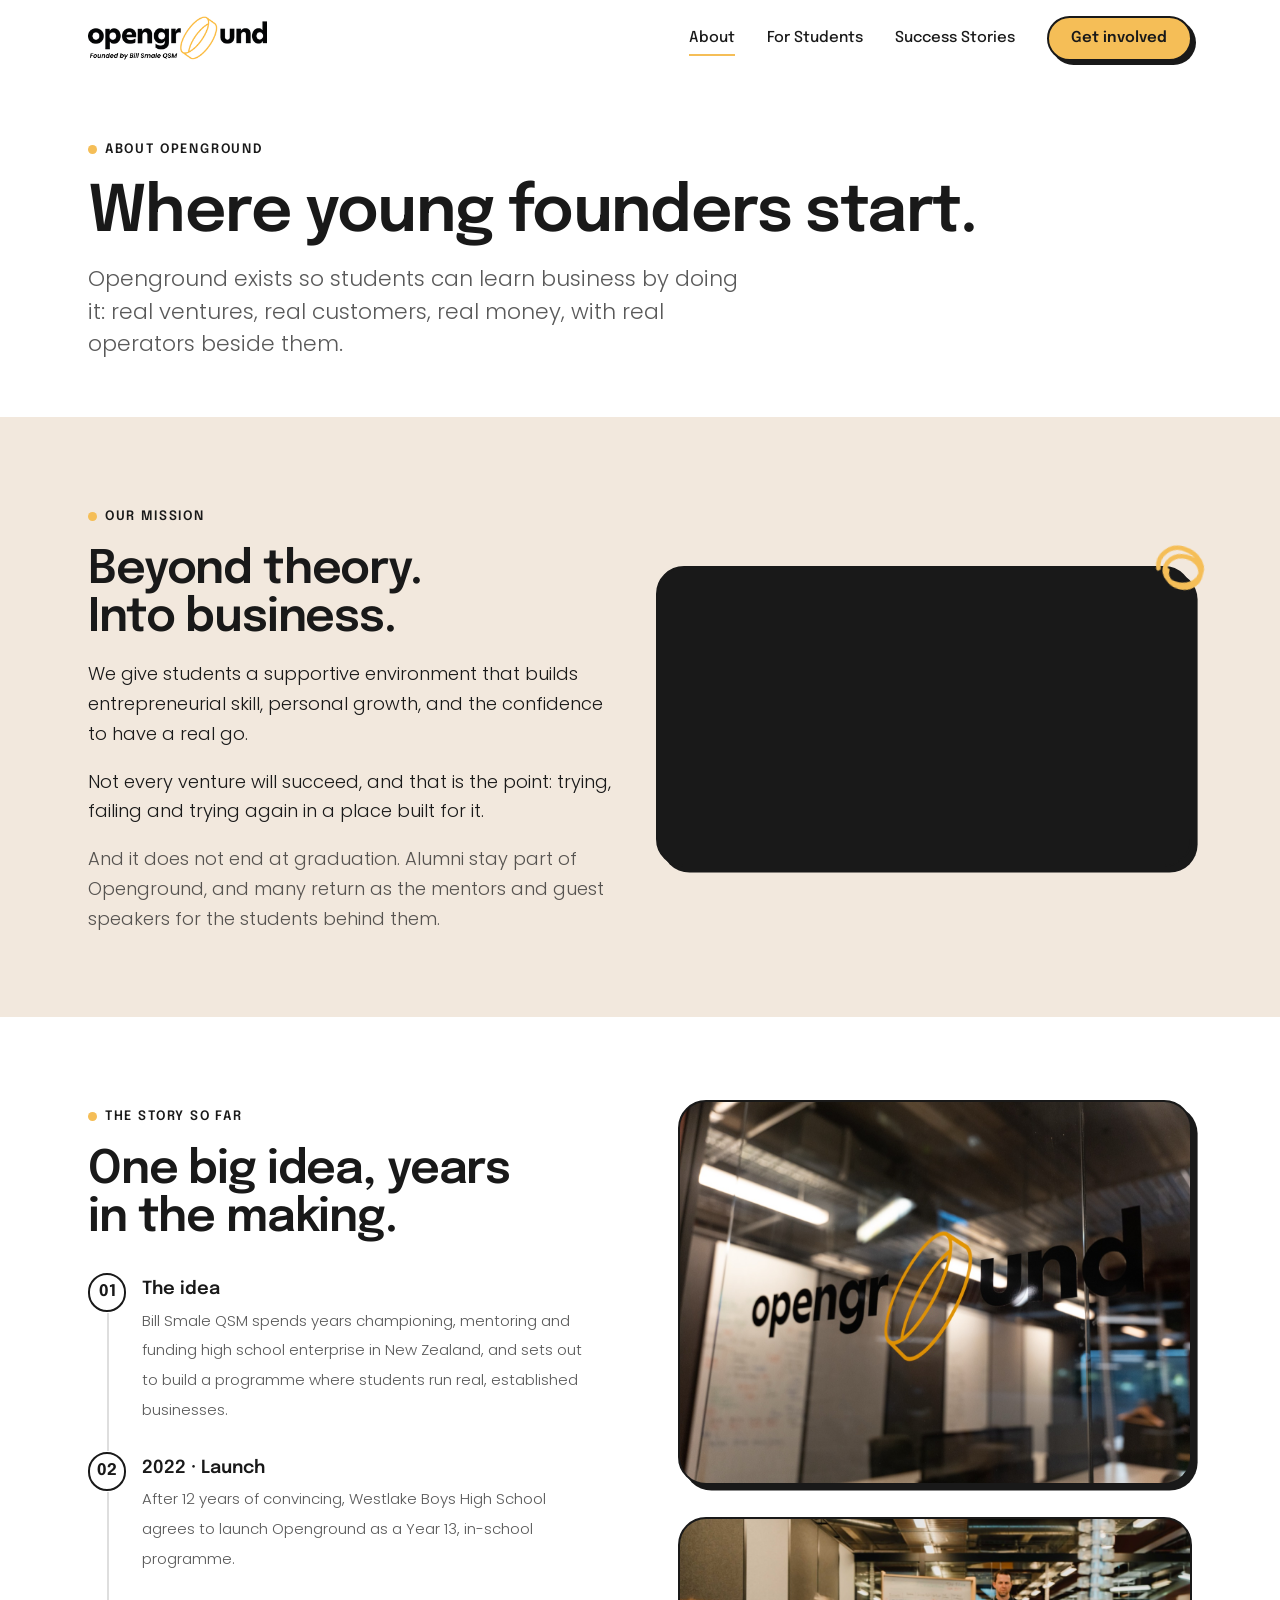
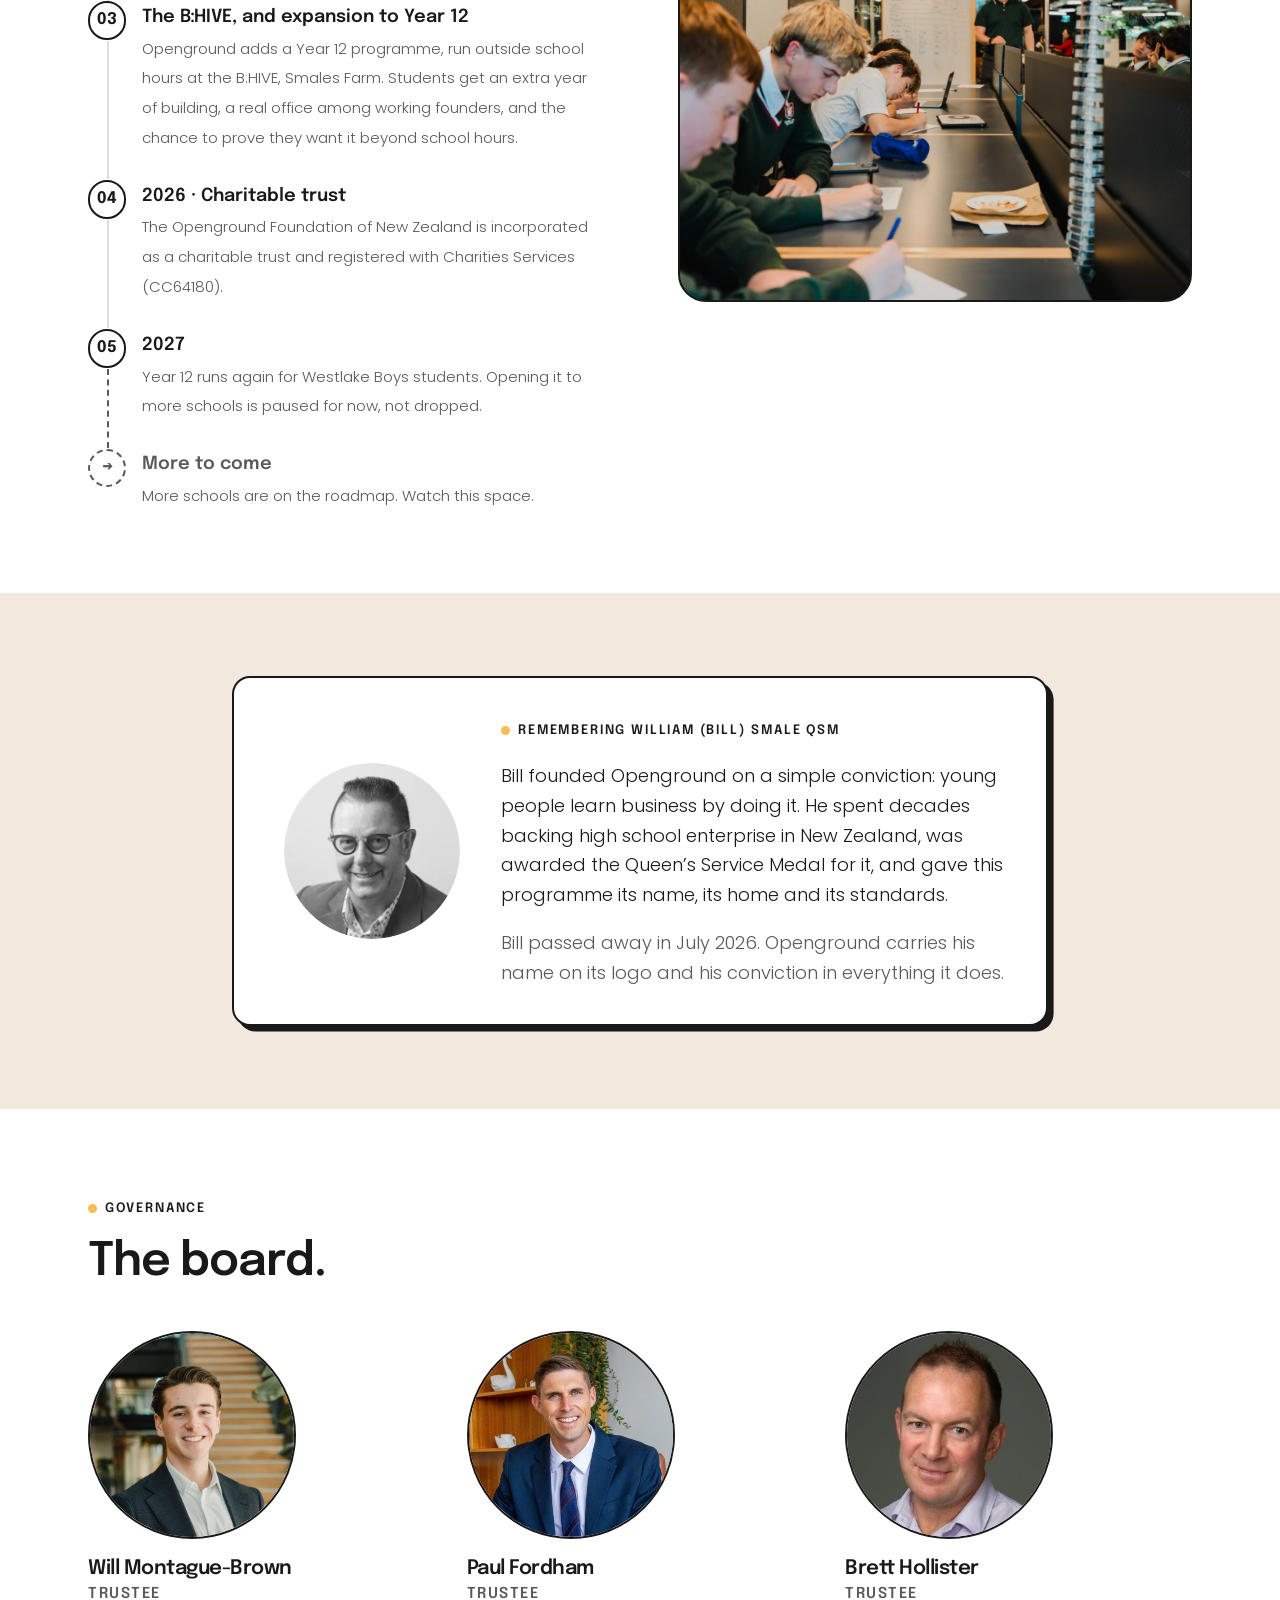
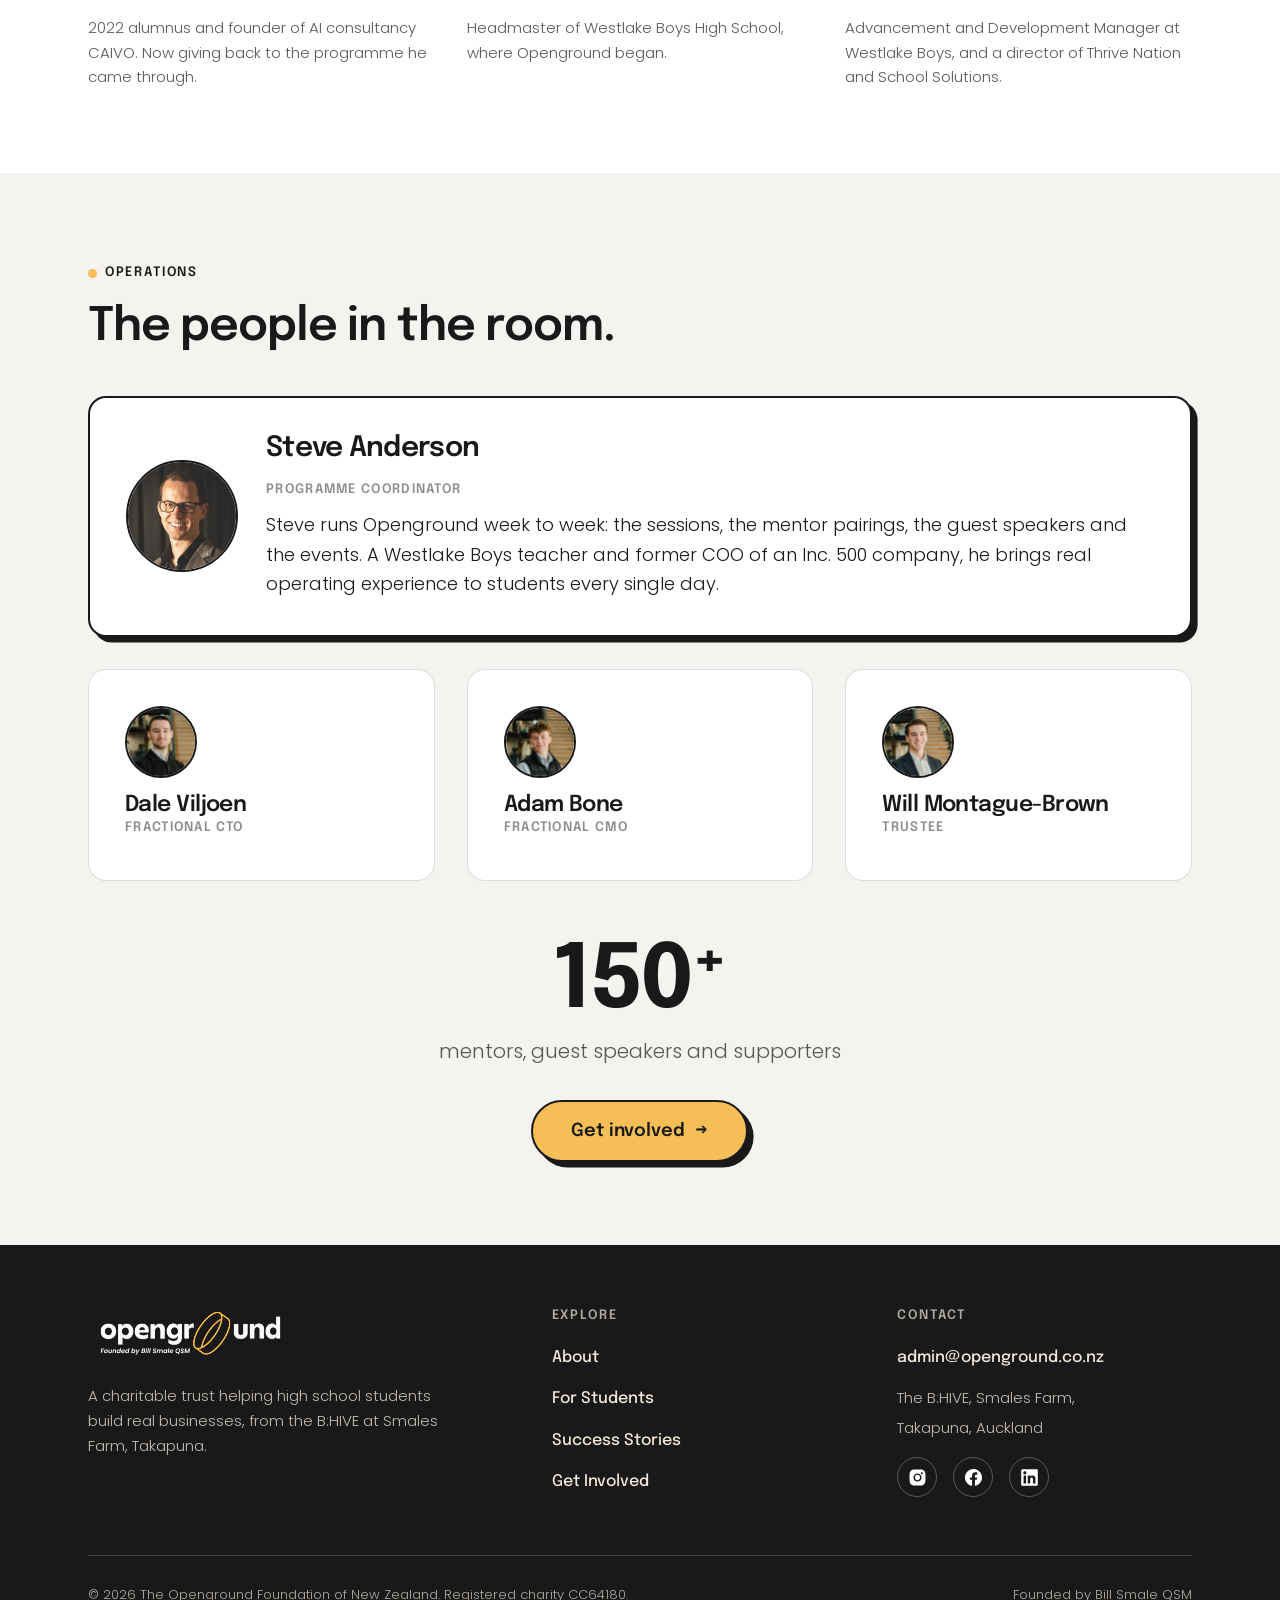
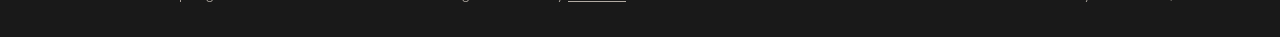
==== commit ee93fb25: "Open Year 12 2027 applications across the site Apply now buttons to the application form (home hero," ====
--- a/about.html
+++ b/about.html
@@ -73,7 +73,7 @@
           <ol class="steps mt-2">
             <li><strong>The idea</strong><span>Bill Smale QSM spends years championing, mentoring and funding high school enterprise in New Zealand, and sets out to build a programme where students run real, established businesses.</span></li>
             <li><strong>2022 &middot; Launch</strong><span>After 12 years of convincing, Westlake Boys High School agrees to launch Openground as a Year 13, in-school programme.</span></li>
-            <li><strong>The B:HIVE, and expansion to Year 12</strong><span>Openground adds a Year 12 programme, run after school at the B:HIVE, Smales Farm. Students get an extra year of building, a real office among working founders, and the chance to prove they want it beyond school hours.</span></li>
+            <li><strong>The B:HIVE, and expansion to Year 12</strong><span>Openground adds a Year 12 programme, run outside school hours at the B:HIVE, Smales Farm. Students get an extra year of building, a real office among working founders, and the chance to prove they want it beyond school hours.</span></li>
             <li><strong>2026 &middot; Charitable trust</strong><span>The Openground Foundation of New Zealand is incorporated as a charitable trust and registered with Charities Services (CC64180).</span></li>
             <li><strong>2027</strong><span>Year 12 runs again for Westlake Boys students. Opening it to more schools is paused for now, not dropped.</span></li>
             <li class="step--ghost"><strong>More to come</strong><span>More schools are on the roadmap. Watch this space.</span></li>
